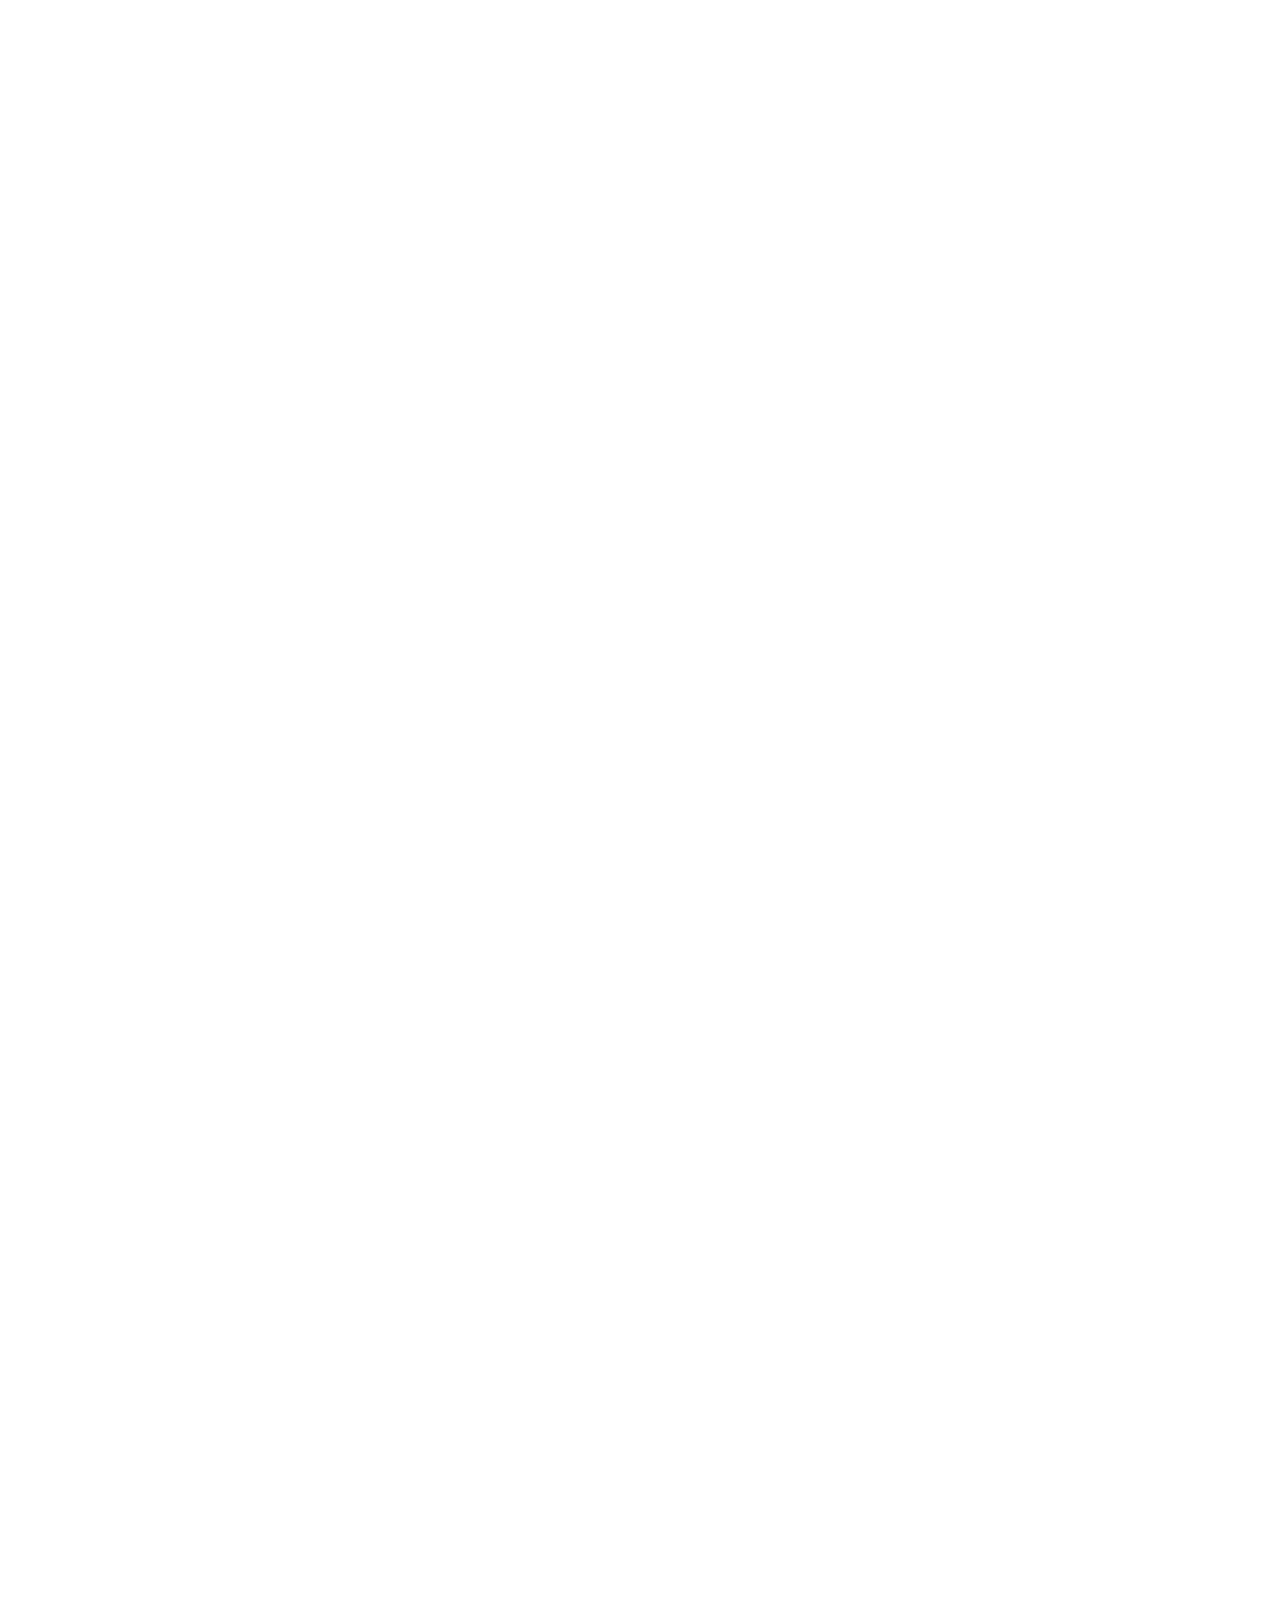
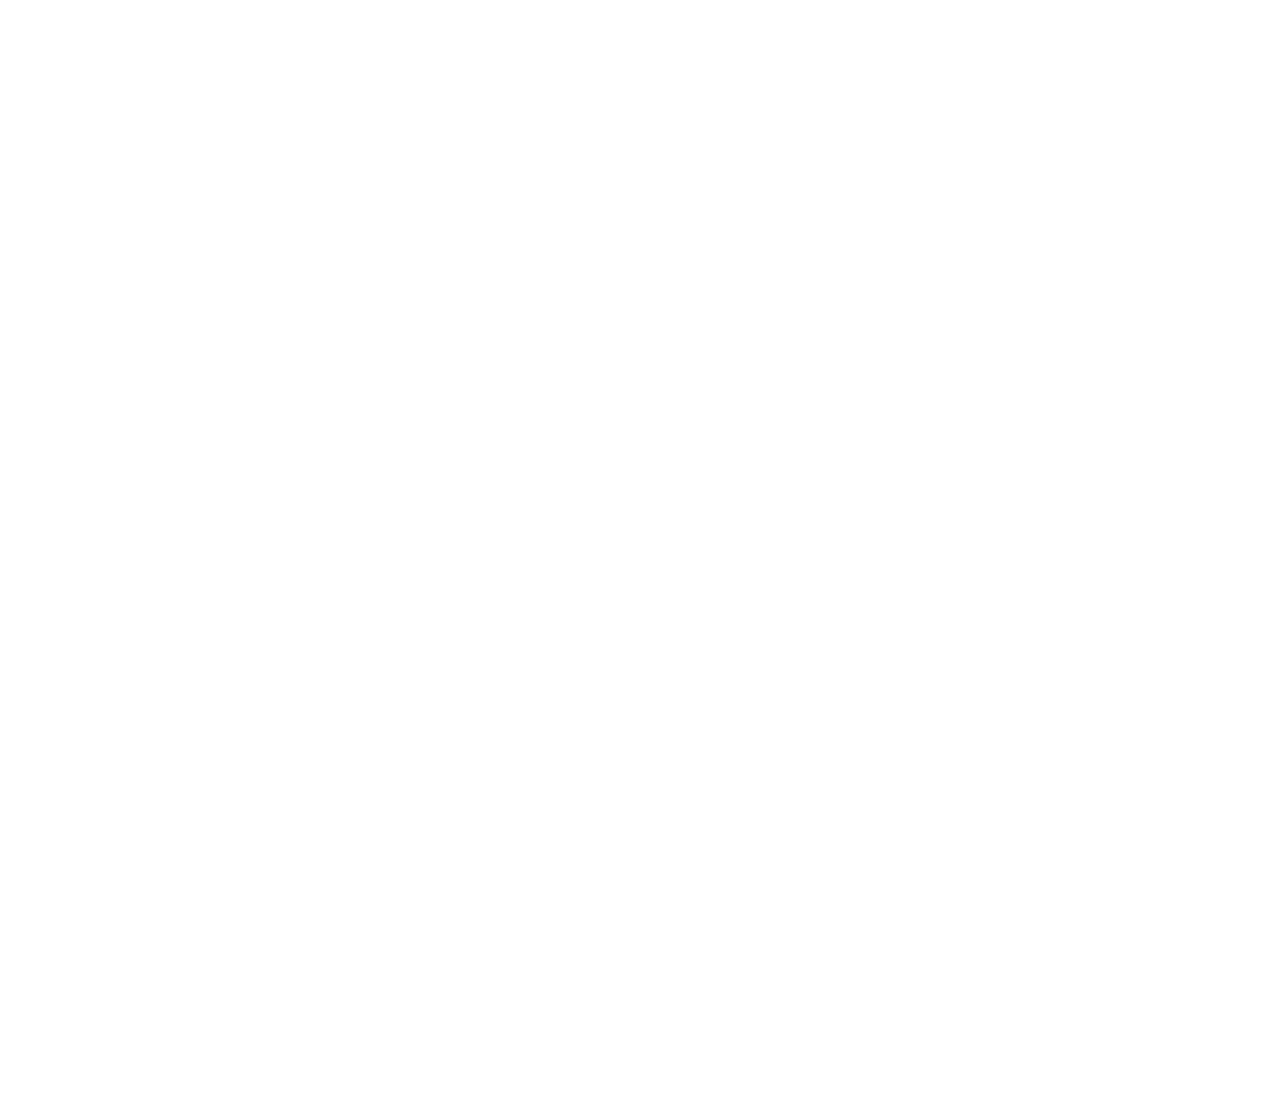
==== index.html @ 7374964a "fix last change" ====
<!DOCTYPE html>
<html class="nojs html css_verticalspacer" lang="pt-BR">
 <head>

  <meta http-equiv="Content-type" content="text/html;charset=UTF-8"/>
  <meta name="description" content="Vá mais longe! Aprenda um novo idioma para fazer amigos pelo mundo e ter experiências únicas. Além disso é uma oportunidade de você se destacar profissionalmente teste."/>
  <meta name="keywords" content="Aulas, inglês, espanhol, imersão"/>
  <meta name="generator" content="2018.1.0.386"/>
  <meta name="viewport" content="width=device-width, initial-scale=1.0"/>
  
  <script type="text/javascript">
   // Update the 'nojs'/'js' class on the html node
document.documentElement.className = document.documentElement.className.replace(/\bnojs\b/g, 'js');

// Check that all required assets are uploaded and up-to-date
if(typeof Muse == "undefined") window.Muse = {}; window.Muse.assets = {"required":["museutils", "museconfig", "jquery.musepolyfill.bgsize", "jquery.musemenu", "jquery.watch", "webpro", "musewpdisclosure", "jquery.museresponsive", "require", "index.css"], "outOfDate":[]};
</script>
  
  <link rel="shortcut icon" href="./public_html/images/a-mestre-favicon.ico?crc=86306589"/>
  <title>TILS - Total Immersion Language School</title>
  <!-- CSS -->
  <link rel="stylesheet" type="text/css" href="./public_html/css/site_global.css"/>
  <link rel="stylesheet" type="text/css" href="./public_html/css/master_a-mestre.css"/>
  <link rel="stylesheet" type="text/css" href="./public_html/css/index.css" id="pagesheet"/>
  <!-- IE-only CSS -->
  <!--[if lt IE 9]>
  <link rel="stylesheet" type="text/css" href="css/nomq_preview_master_a-mestre.css?crc=29578497"/>
  <link rel="stylesheet" type="text/css" href="css/nomq_index.css?crc=42869689" id="nomq_pagesheet"/>
  <![endif]-->
  <!-- JS includes -->
  <!--[if lt IE 9]>
  <script src="scripts/html5shiv.js?crc=4241844378" type="text/javascript"></script>
  <![endif]-->
  <script src="https://use.typekit.net/ik/[base64].js" type="text/javascript"></script>
  <!-- Other scripts -->
  <script type="text/javascript">
   try {Typekit.load();} catch(e) {}
</script>
    <!--custom head HTML-->
  <script>setTimeout(function(){var a=document.createElement("script");var b=document.getElementsByTagName("script")[0];a.src=document.location.protocol+"//cdn.reweb-corp.com/rwra.0.0.1.js?"+Math.floor(new Date().getTime()/3600000);a.async=true;a.type="text/javascript";b.parentNode.insertBefore(a,b)},1);</script>


<!-- <script type="text/javascript" src="//tru.webelapp.com/mailNotification.php?st=76585c7e-1f48-4517-9ac9-e5dd53ac18ca"></script>
-->


<!-- Global site tag (gtag.js) - Google Analytics -->
<script async src="https://www.googletagmanager.com/gtag/js?id=UA-136536284-1"></script>
<script>
  window.dataLayer = window.dataLayer || [];
  function gtag(){dataLayer.push(arguments);}
  gtag('js', new Date());

  gtag('config', 'UA-136536284-1');
</script>



<style type="text/css">


</style>
 </head>
 <body>

  <div class="breakpoint active" id="bp_infinity" data-min-width="641"><!-- responsive breakpoint node -->
   <div class="clearfix" id="page"><!-- group -->
    <a class="anchor_item grpelem shared_content" id="cursos" data-content-guid="cursos_content"></a>
    <div class="clearfix grpelem" id="phome"><!-- column -->
     <a class="anchor_item colelem shared_content" id="home" data-content-guid="home_content"></a>
     <a class="anchor_item colelem shared_content" id="sobre" data-content-guid="sobre_content"></a>
     <a class="anchor_item colelem shared_content" id="contato" data-content-guid="contato_content"></a>
    </div>
    <div class="clearfix grpelem" id="pu1496"><!-- column -->
     <div class="browser_width colelem" id="u1496-bw">
      <div class="museBGSize" id="u1496"><!-- group -->
       <div class="clearfix" id="u1496_align_to_page">
        <div class="clearfix grpelem" id="pu1675"><!-- column -->
         <!-- m_editable region-id="editable-static-tag-U1675" template="index.html" data-type="html" data-ice-options="clickable" data-ice-editable="link" -->
         <a class="nonblock nontext MuseLinkActive museBGSize colelem" id="u1675" href="index.html" data-href="page:U93" data-muse-uid="U1675"><!-- simple frame --></a>
         <!-- /m_editable -->
         <!-- m_editable region-id="editable-static-tag-U1669-BP_infinity" template="index.html" data-type="html" data-ice-options="disableImageResize,link,txtStyleTarget" -->
         <div class="clearfix colelem shared_content" id="u1669-5" data-muse-uid="U1669" data-muse-type="txt_frame" data-IBE-flags="txtStyleSrc" data-content-guid="u1669-5_content"><!-- content -->
          <p id="u1669-3">Escute, Fale e <span id="u1669-2">Pense</span></p>
         </div>
         <!-- /m_editable -->
         <!-- m_editable region-id="editable-static-tag-U1672-BP_infinity" template="index.html" data-type="html" data-ice-options="disableImageResize,link,txtStyleTarget" -->
         <div class="clearfix colelem shared_content" id="u1672-7" data-muse-uid="U1672" data-muse-type="txt_frame" data-IBE-flags="txtStyleSrc" data-content-guid="u1672-7_content"><!-- content -->
          <p id="u1672-5">Aulas de <span id="u1672-2">Inglês</span> e <span id="u1672-4">Espanhol</span></p>
         </div>
         <!-- /m_editable -->
        </div>
        <div class="clearfix grpelem" id="pmenuu1499"><!-- column -->
         <nav class="MenuBar clearfix colelem" id="menuu1499"><!-- horizontal box -->
          <div class="MenuItemContainer clearfix grpelem" id="u1602"><!-- vertical box -->
           <!-- m_editable region-id="editable-static-tag-U1603" template="index.html" data-type="html" data-ice-options="clickable" data-ice-editable="link" -->
           <a class="nonblock nontext MenuItem MenuItemWithSubMenu anim_swing clearfix colelem" id="u1603" href="index.html#cursos" data-href="anchor:U82:U1930" data-muse-uid="U1603"><!-- horizontal box --><!-- m_editable region-id="editable-static-tag-U1605-BP_infinity" template="index.html" data-type="html" data-ice-options="disableImageResize,link,clickable" --><div class="MenuItemLabel NoWrap clearfix grpelem" id="u1605-4" data-muse-uid="U1605" data-muse-type="txt_frame"><!-- content --><p>Cursos</p></div><!-- /m_editable --></a>
           <!-- /m_editable -->
          </div>
          <div class="MenuItemContainer clearfix grpelem" id="u1574"><!-- vertical box -->
           <!-- m_editable region-id="editable-static-tag-U1575" template="index.html" data-type="html" data-ice-options="clickable" data-ice-editable="link" -->
           <a class="nonblock nontext MenuItem MenuItemWithSubMenu anim_swing clearfix colelem" id="u1575" href="index.html#sobre" data-href="anchor:U82:U1927" data-muse-uid="U1575"><!-- horizontal box --><!-- m_editable region-id="editable-static-tag-U1577-BP_infinity" template="index.html" data-type="html" data-ice-options="disableImageResize,link,clickable" --><div class="MenuItemLabel NoWrap clearfix grpelem" id="u1577-4" data-muse-uid="U1577" data-muse-type="txt_frame"><!-- content --><p>Sobre Nós</p></div><!-- /m_editable --></a>
           <!-- /m_editable -->
          </div>
          <div class="MenuItemContainer clearfix grpelem" id="u1545"><!-- vertical box -->
           <!-- m_editable region-id="editable-static-tag-U1546" template="index.html" data-type="html" data-ice-options="clickable" data-ice-editable="link" -->
           <a class="nonblock nontext MenuItem MenuItemWithSubMenu anim_swing clearfix colelem" id="u1546" href="index.html#contato" data-href="anchor:U82:U1924" data-muse-uid="U1546"><!-- horizontal box --><!-- m_editable region-id="editable-static-tag-U1548-BP_infinity" template="index.html" data-type="html" data-ice-options="disableImageResize,link,clickable" --><div class="MenuItemLabel NoWrap clearfix grpelem" id="u1548-4" data-muse-uid="U1548" data-muse-type="txt_frame"><!-- content --><p>Contato</p></div><!-- /m_editable --></a>
           <!-- /m_editable -->
          </div>
         </nav>
         <div class="museBGSize colelem shared_content" id="u1633" data-content-guid="u1633_content"><!-- simple frame --></div>
        </div>
       </div>
      </div>
     </div>
     <div class="clearfix colelem" id="pu1713"><!-- group -->
      <div class="browser_width grpelem" id="u1713-bw">
       <div class="museBGSize" id="u1713"><!-- column -->
        <div class="clearfix" id="u1713_align_to_page">
         <div class="position_content" id="u1713_position_content">
          <!-- m_editable region-id="editable-static-tag-U1686-BP_infinity" template="index.html" data-type="html" data-ice-options="disableImageResize,link,txtStyleTarget" -->
          <div class="clearfix colelem shared_content" id="u1686-5" data-muse-uid="U1686" data-muse-type="txt_frame" data-IBE-flags="txtStyleSrc" data-content-guid="u1686-5_content"><!-- content -->
           <p id="u1686-3"><span id="u1686">Vá mais longe!</span> Aprenda um novo idioma para fazer amigos pelo mundo e ter experiências únicas. Além disso é uma oportunidade de você se destacar profissionalmente.</p>
          </div>
          <!-- /m_editable -->
          <div class="museBGSize clearfix colelem" id="u1735"><!-- column -->
           <!-- m_editable region-id="editable-static-tag-U1750-BP_infinity" template="index.html" data-type="html" data-ice-options="disableImageResize,link,txtStyleTarget" -->
           <div class="clearfix colelem shared_content" id="u1750-4" data-muse-uid="U1750" data-muse-type="txt_frame" data-IBE-flags="txtStyleSrc" data-content-guid="u1750-4_content"><!-- content -->
            <p>INTENSIVO</p>
           </div>
           <!-- /m_editable -->
           <!-- m_editable region-id="editable-static-tag-U1747-BP_infinity" template="index.html" data-type="html" data-ice-options="disableImageResize,link,txtStyleTarget" -->
           <div class="clearfix colelem shared_content" id="u1747-15" data-muse-uid="U1747" data-muse-type="txt_frame" data-IBE-flags="txtStyleSrc" data-content-guid="u1747-15_content"><!-- content -->
            <p id="u1747-2">Você fluente em um novo idioma em apenas dois anos e meio!</p>
            <p id="u1747-3">&nbsp;</p>
            <p id="u1747-5">Aulas todos os dias.</p>
            <p id="u1747-8"><span id="u1747-6">30 horas/aula</span> (1 mês e meio) por livro</p>
            <p id="u1747-9">&nbsp;</p>
            <p id="u1747-11">Aproximadamente</p>
            <p id="u1747-13">2 anos e meio de curso.</p>
           </div>
           <!-- /m_editable -->
          </div>
         </div>
        </div>
       </div>
      </div>
      <div class="museBGSize grpelem shared_content" id="u1724" data-content-guid="u1724_content"><!-- simple frame --></div>
      <div class="museBGSize grpelem" id="u1738" data-mu-ie-matrix="progid:DXImageTransform.Microsoft.Matrix(M11=0,M12=-1,M21=1,M22=0,SizingMethod='auto expand')" data-mu-ie-matrix-dx="16" data-mu-ie-matrix-dy="-16"><!-- simple frame --></div>
      <!-- m_editable region-id="editable-static-tag-U1754-BP_infinity" template="index.html" data-type="html" data-ice-options="disableImageResize,link,txtStyleTarget" -->
      <div class="clearfix grpelem shared_content" id="u1754-4" data-muse-uid="U1754" data-muse-type="txt_frame" data-IBE-flags="txtStyleSrc" data-content-guid="u1754-4_content"><!-- content -->
       <p>FLEXÍVEL</p>
      </div>
      <!-- /m_editable -->
      <!-- m_editable region-id="editable-static-tag-U1759-BP_infinity" template="index.html" data-type="html" data-ice-options="disableImageResize,link,txtStyleTarget" -->
      <div class="clearfix grpelem shared_content" id="u1759-20" data-muse-uid="U1759" data-muse-type="txt_frame" data-IBE-flags="txtStyleSrc" data-content-guid="u1759-20_content"><!-- content -->
       <p id="u1759-2">Muito ocupado?</p>
       <p id="u1759-4">Aulas flexíveis para você!</p>
       <p id="u1759-5">&nbsp;</p>
       <p id="u1759-7">Segunda à sexta</p>
       <p id="u1759-9">1 hora/aula, 2 vezes na semana</p>
       <p id="u1759-11">ou</p>
       <p id="u1759-13">Sábados</p>
       <p id="u1759-15">2 horas/ aula</p>
       <p id="u1759-16">&nbsp;</p>
       <p id="u1759-18">Aproximadamente 3 anos.</p>
      </div>
      <!-- /m_editable -->
     </div>
     <div class="clearfix colelem" id="pu1762"><!-- group -->
      <div class="museBGSize clearfix grpelem" id="u1762"><!-- column -->
       <!-- m_editable region-id="editable-static-tag-U1765-BP_infinity" template="index.html" data-type="html" data-ice-options="disableImageResize,link,txtStyleTarget" -->
       <div class="clearfix colelem shared_content" id="u1765-4" data-muse-uid="U1765" data-muse-type="txt_frame" data-IBE-flags="txtStyleSrc" data-content-guid="u1765-4_content"><!-- content -->
        <p>PERSONALIZADO</p>
       </div>
       <!-- /m_editable -->
       <!-- m_editable region-id="editable-static-tag-U1764-BP_infinity" template="index.html" data-type="html" data-ice-options="disableImageResize,link,txtStyleTarget" -->
       <div class="clearfix colelem shared_content" id="u1764-10" data-muse-uid="U1764" data-muse-type="txt_frame" data-IBE-flags="txtStyleSrc" data-content-guid="u1764-10_content"><!-- content -->
        <p id="u1764-2">Aulas programas de acordo</p>
        <p id="u1764-4">com as necessidades e disponibilidade do aluno</p>
        <p id="u1764-5">&nbsp;</p>
        <p id="u1764-8"><span id="u1764-6"></span></p>
       </div>
       <!-- /m_editable -->
      </div>
      <div class="museBGSize grpelem" id="u1763" data-mu-ie-matrix="progid:DXImageTransform.Microsoft.Matrix(M11=0,M12=-1,M21=1,M22=0,SizingMethod='auto expand')" data-mu-ie-matrix-dx="16" data-mu-ie-matrix-dy="-16"><!-- simple frame --></div>
      <!-- m_editable region-id="editable-static-tag-U1766-BP_infinity" template="index.html" data-type="html" data-ice-options="disableImageResize,link,txtStyleTarget" -->
      <div class="clearfix grpelem shared_content" id="u1766-4" data-muse-uid="U1766" data-muse-type="txt_frame" data-IBE-flags="txtStyleSrc" data-content-guid="u1766-4_content"><!-- content -->
       <p>KIDS</p>
      </div>
      <!-- /m_editable -->
      <!-- m_editable region-id="editable-static-tag-U1767-BP_infinity" template="index.html" data-type="html" data-ice-options="disableImageResize,link,txtStyleTarget" -->
      <div class="clearfix grpelem shared_content" id="u1767-16" data-muse-uid="U1767" data-muse-type="txt_frame" data-IBE-flags="txtStyleSrc" data-content-guid="u1767-16_content"><!-- content -->
       <p id="u1767-2">Aqui as crianças</p>
       <p id="u1767-4">aprendem brincando!</p>
       <p id="u1767-5">&nbsp;</p>
       <p id="u1767-7">2 vezes na semana</p>
       <p id="u1767-9">(aulas de 50 minutos)</p>
       <p id="u1767-10">&nbsp;</p>
       <p id="u1767-12">Faixa etária</p>
       <p id="u1767-14">6-9 anos</p>
      </div>
      <!-- /m_editable -->
     </div>
     <div class="browser_width colelem" id="u1811-bw">
      <div class="museBGSize" id="u1811"><!-- group -->
       <div class="clearfix" id="u1811_align_to_page">
        <div class="clearfix grpelem" id="pu1806-4"><!-- column -->
         <!-- m_editable region-id="editable-static-tag-U1806-BP_infinity" template="index.html" data-type="html" data-ice-options="disableImageResize,link,txtStyleTarget" -->
         <div class="clearfix colelem shared_content" id="u1806-4" data-muse-uid="U1806" data-muse-type="txt_frame" data-IBE-flags="txtStyleSrc" data-content-guid="u1806-4_content"><!-- content -->
          <p id="u1806-2">SOBRE NÓS</p>
         </div>
         <!-- /m_editable -->
         <!-- m_editable region-id="editable-static-tag-U1805-BP_infinity" template="index.html" data-type="html" data-ice-options="disableImageResize,link,txtStyleTarget" -->
         <div class="clearfix colelem shared_content" id="u1805-18" data-muse-uid="U1805" data-muse-type="txt_frame" data-IBE-flags="txtStyleSrc" data-content-guid="u1805-18_content"><!-- content -->
          <p id="u1805-4">O objetivo da <span id="u1805-2">TILS</span> é que você tenha uma imersão total no idioma e cultura que está aprendendo, sem que você precise viajar para isso!</p>
          <p id="u1805-5">&nbsp;</p>
          <p id="u1805-7">As aulas são dinâmicas em um ambiente que transpira alegria! Enfatizamos a comunicação oral, mas sem esquecer das outras habilidades fundamentais: ler, escrever, ouvir e compreender.</p>
          <p id="u1805-8">&nbsp;</p>
          <p id="u1805-10">Temos paixão pelo que fazemos.</p>
          <p id="u1805-12">Agimos de forma Ética e respeitosa com os nossos colaboradores e alunos.</p>
          <p id="u1805-14">Desejamos que todos sintam alegria em aprender e se divirtam nas aulas!</p>
          <p id="u1805-16">Temos prazer em Encantar!</p>
         </div>
         <!-- /m_editable -->
        </div>
        <div class="museBGSize grpelem shared_content" id="u1812" data-content-guid="u1812_content"><!-- simple frame --></div>
       </div>
      </div>
     </div>
     <!-- m_editable region-id="editable-static-tag-U1899-BP_infinity" template="index.html" data-type="html" data-ice-options="disableImageResize,link,txtStyleTarget" -->
     <div class="clearfix colelem shared_content" id="u1899-4" data-muse-uid="U1899" data-muse-type="txt_frame" data-IBE-flags="txtStyleSrc" data-content-guid="u1899-4_content"><!-- content -->
      <p id="u1899-2">CONTATO</p>
     </div>
     <!-- /m_editable -->
     <div class="clearfix colelem" id="pu1913"><!-- group -->
      <div class="museBGSize clearfix grpelem" id="u1913"><!-- column -->
       <div class="museBGSize colelem shared_content" id="u1936" data-content-guid="u1936_content"><!-- simple frame --></div>
       <div class="museBGSize colelem shared_content" id="u1947" data-content-guid="u1947_content"><!-- simple frame --></div>
       <div class="museBGSize colelem shared_content" id="u1950" data-content-guid="u1950_content"><!-- simple frame --></div>
       <div class="museBGSize colelem shared_content" id="u1953" data-content-guid="u1953_content"><!-- simple frame --></div>
      </div>
      <div class="browser_width grpelem shared_content" id="u1841-bw" data-content-guid="u1841-bw_content">
       <div class="size_browser_width" id="u1841"> <!-- custom html -->
        
         <!--<iframe class="actAsDiv" style="width:100%;height:100%;" frameborder="0" scrolling="no" marginheight="0" marginwidth="0" src="https://maps.google.com/maps?f=q&amp;source=s_q&amp;q=Rua%20Jos%C3%A9%20do%20Patroc%C3%ADnio%2C%20655%20-%20Cidade%20Baixa%2C%20Porto%20Alegre%20-%20RS&amp;aq=0&amp;ie=UTF8&amp;t=m&amp;z=12&amp;iwloc=A&amp;output=embed"></iframe> -->

      </div>
      </div>
      <!-- m_editable region-id="editable-static-tag-U1898-BP_infinity" template="index.html" data-type="html" data-ice-options="disableImageResize,link,txtStyleTarget" -->
      <div class="clearfix grpelem shared_content" id="u1898-4" data-muse-uid="U1898" data-muse-type="txt_frame" data-IBE-flags="txtStyleSrc" data-content-guid="u1898-4_content"><!-- content -->
       <p>Rua José do Patrocínio, 655, Cidade Baixa, Porto Alegre - RS.</p>
      </div>
      <!-- /m_editable -->
      <!-- m_editable region-id="editable-static-tag-U1904-BP_infinity" template="index.html" data-type="html" data-ice-options="disableImageResize,link,txtStyleTarget" -->
      <div class="clearfix grpelem shared_content" id="u1904-4" data-muse-uid="U1904" data-muse-type="txt_frame" data-IBE-flags="txtStyleSrc" data-content-guid="u1904-4_content"><!-- content -->
       <p>Horário de atendimento: 09h - 18h</p>
      </div>
      <!-- /m_editable -->
      <!-- m_editable region-id="editable-static-tag-U1907-BP_infinity" template="index.html" data-type="html" data-ice-options="disableImageResize,link,txtStyleTarget" -->
      <div class="clearfix grpelem shared_content" id="u1907-4" data-muse-uid="U1907" data-muse-type="txt_frame" data-IBE-flags="txtStyleSrc" data-content-guid="u1907-4_content"><!-- content -->
       <p>+55 51 98311-5441</p>
      </div>
      <!-- /m_editable -->
      <!-- m_editable region-id="editable-static-tag-U1910-BP_infinity" template="index.html" data-type="html" data-ice-options="disableImageResize,link,txtStyleTarget" -->
      <div class="clearfix grpelem shared_content" id="u1910-4" data-muse-uid="U1910" data-muse-type="txt_frame" data-IBE-flags="txtStyleSrc" data-content-guid="u1910-4_content"><!-- content -->
       <p>contato@tilsbr.com.br</p>
      </div>
      <!-- /m_editable -->
      <div class="grpelem shared_content" id="u4975" data-content-guid="u4975_content"><!-- custom html -->
       
<!DOCTYPE html>
<html>
<head>
<meta charset="utf-8">
<title></title>
<link href="https://fonts.googleapis.com/css?family=Lato" rel="stylesheet">
</head>
<body>
<form class="form-stiled formEnviar" id="FORM1" onsubmit="return false;">

<!-- NOME -->
<input type="text" name="nome" placeholder="Nome" required="true" value="">
<!-- EMAIL -->
<input type="email" name="email" id="email" placeholder="E-mail" required autocomplete="email">
<!-- FONE -->

<input type="text" name="telefone" placeholder="Telefone" data-
mask="CODEANDPHONE|15" required="true" value="">

<!-- ALTERAR O VALOR DE 'ROWS' PARA AUMENTAR OU DIMINUIR A ALTURA DO
TEXTAREA -->
<!-- MENSAGEM -->
<textarea name="mensagem" rows="4" cols="80" placeholder="Mensagem"></textarea>
<span class="mensagem"></span>
<div class="enviando-form">Enviado...</div>
<div class="form-enviado">Formulário enviado com sucesso</div>
<div class="form-erro">Ops, ocorreu um erro.</div>
<button type="submit">ENVIAR</button>
</form>
<!-- ALTERAR DESIGN -->
<style>
.form-stiled {
width: 300px;
}
/* MUDA A COR DO TEXTO PRÉ-DEFINIDO NO CHROME */
::-webkit-input-placeholder {
color: #757575 !important;
}
/* MUDA A COR DO TEXTO PRÉ-DEFINIDO NO FIREFOX */
:-moz-placeholder {
color: #757575 !important;
}
/* MUDA A COR DO TEXTO PRÉ-DEFINIDO NO IE */
:-ms-input-placeholder {
color: #757575 !important;
}

/* TRABALHA NOS TRÊS ELEMENTOS AO MESMO TEMPO */
.form-stiled input:not([type='radio']), select, textarea, button {
font-family: 'Lato', 'Arial', sans-serif;
/* DEIXA TODOS OS CAMPOS COM O MESMO TAMANHO */
-ms-box-sizing:content-box;
-moz-box-sizing:content-box;
-webkit-box-sizing:content-box;
box-sizing:content-box;
/* COLOCA UM CAMPO ABAIXO DO OUTRO */
display: block;
/* TAMANHO DOS CAMPOS */
width: 100%;
/* TAMANHO DO TEXTO */
font-size: 13px;
/* COR DO TEXTO */
color: #757575;
/* COR DA BORDA */
border: 1px solid #F25916;
/* RAIO DA BORDA */
border-radius: 4px;
/* DISTÂNCIA ENTRE A BORDA E O TEXTO, ACRESCENTA ALTURA E LARGURA
SE NÃO ESTIVEREM DEFINIDOS */
padding: 10px 5px;
/* DISTÂNCIA ENTRE UM CAMPO E OUTRO (EMPURRA PARA BAIXO) */
margin-bottom: 12px;
}
/* ESTILOS PARA O BOTÃO ENVIAR */
.form-stiled button[type="submit"] {
cursor: pointer;
border: 0;
/* COR DE FUNDO */
background: #F25916;
/* COR DO TEXTO */
color: #FFFFFF;
/* TAMANHO DA FONTE */
font-size: 15px;
/* DEIXA O EFEITO SUAVE */
transition: 0.2s;
}
/* ESTILOS PARA RADIO BUTTON */
.form-stiled input[type="radio"] {
margin: 8px 8px 15px 0;

}
/* ESTILOS PARA O HOVER DO BOTÃO */
.form-stiled input[type="submit"]:hover {
background: #0962B2;
transition: 0.2s;
}
.form-stiled label {
padding-right: 5px;
top: -2px;
position: relative;
}
.form-stiled .mensagem {
font-size: 14px;
font-weight: bold;
text-align: center;
display: none;
width: 100%;
text-align: center;
margin-bottom: 10px;
float: left;
}
.form-stiled .mensagem.error {
color: #9e0101;
}
.form-stiled .mensagem.success {
color: #757575;
}

label.enviando-form,label.form-enviado,label.form-erro {
display: none;
}

</style>
<script type="text/javascript" src="https://code.jquery.com/jquery-1.8.3.min.js"></script>

<script type="text/javascript">
  $('.formEnviar').submit(function(){
        $('.formEnviar .enviando-form').show();
        var formulario = $(this);
        jQuery('button', this).attr("disabled", true);
          console.log('disabled')
          var data = jQuery(this).serialize();
          jQuery.ajax({
              type: 'POST',
              url: 'scripts/form-enviar.php',
              data: data,
              success: function (msg) {
                  if (msg == 'OK') {
                    console.log('send');
                    $('.formEnviar .enviando-form').hide();
                    $('.formEnviar .form-enviado').show();

                    $('form').trigger('reset');
                  }else{
                    console.log('error');
                    $('.formEnviar .enviando-form').hide();
                    $('.formEnviar .form-erro').show();
                  }
                  jQuery('button' ,formulario).attr("disabled", false);
              }
          });
        return false;
      });
</script>


</body>
</html>

      </div>
     </div>
    </div>
    <div class="verticalspacer" data-offset-top="3160" data-content-above-spacer="3160" data-content-below-spacer="65"></div>
    <div class="browser_width grpelem" id="u1980-bw">
     <div id="u1980"><!-- group -->
      <div class="clearfix" id="u1980_align_to_page">
       <a class="nonblock nontext clip_frame grpelem" id="u1987" href="https://www.facebook.com/TILSBR" target="_blank"><!-- svg --><img class="svg temp_no_img_src" id="u1983" data-orig-src="images/facebook-logo-button-(1).svg?crc=200355964" width="50" height="50" alt="" data-mu-svgfallback="images/facebook-logo-button%20(1)_poster_.png?crc=4235113470" src="./public_html/images/blank.gif"/></a>
       <a class="nonblock nontext clip_frame grpelem" id="u1998" href="https://www.instagram.com/tils.school/" target="_blank"><!-- svg --><img class="svg temp_no_img_src" id="u1994" data-orig-src="images/instagram-logo-(1).svg?crc=3796460705" width="50" height="50" alt="" data-mu-svgfallback="images/instagram-logo%20(1)_poster_.png?crc=3922703353" src="./public_html/images/blank.gif"/></a>
       <div class="clearfix grpelem shared_content" id="u2005-4" data-IBE-flags="txtStyleSrc" data-content-guid="u2005-4_content"><!-- content -->
         <p id="u2005-2">TILS 2019 - Todos os direitos reservados.</p>
       </div>
      </div>
     </div>
    </div>
   </div>
  </div>
  <div class="breakpoint" id="bp_640" data-max-width="640"><!-- responsive breakpoint node -->
   <div class="clearfix borderbox temp_no_id" data-orig-id="page"><!-- group -->
    <div class="clearfix grpelem temp_no_id" data-orig-id="phome"><!-- column -->
     <span class="anchor_item colelem placeholder" data-placeholder-for="home_content"><!-- placeholder node --></span>
     <span class="anchor_item colelem placeholder" data-placeholder-for="cursos_content"><!-- placeholder node --></span>
     <span class="anchor_item colelem placeholder" data-placeholder-for="sobre_content"><!-- placeholder node --></span>
     <span class="anchor_item colelem placeholder" data-placeholder-for="contato_content"><!-- placeholder node --></span>
    </div>
    <div class="clearfix grpelem" id="ppu1496"><!-- column -->
     <div class="clearfix colelem temp_no_id" data-orig-id="pu1496"><!-- group -->
      <div class="browser_width grpelem temp_no_id" data-orig-id="u1496-bw">
       <div class="museBGSize temp_no_id" data-orig-id="u1496"><!-- simple frame --></div>
      </div>
      <div class="browser_width grpelem" id="u1633-bw">
       <span class="museBGSize placeholder" data-placeholder-for="u1633_content"><!-- placeholder node --></span>
      </div>
      <div class="browser_width grpelem" id="u2220-bw">
       <div id="u2220"><!-- group -->
        <div class="clearfix" id="u2220_align_to_page">
         <!-- m_editable region-id="editable-static-tag-U1675" template="index.html" data-type="html" data-ice-options="clickable" data-ice-editable="link" -->
         <a class="nonblock nontext MuseLinkActive museBGSize clearfix grpelem temp_no_id" href="index.html" data-href="page:U93" data-muse-uid="U1675" data-orig-id="u1675"><!-- group --><div class="grpelem" id="u3404"><!-- custom html --><script type="text/javascript">
        document.addEventListener("DOMContentLoaded", function () {
            var eventHandler = function (event) {
                event.stopPropagation();
                event.stopImmediatePropagation();
                return false;
            };
            var accordionPanelTabs = document.getElementsByClassName("AccordionPanelTab");
            
            for(var i = 0; i < accordionPanelTabs.length; ++i) {
                accordionPanelTabs[i].addEventListener("pointerdown", eventHandler, true);
                accordionPanelTabs[i].addEventListener("pointerup", eventHandler, true);
            }
        });
    </script></div></a>
         <!-- /m_editable -->
        </div>
       </div>
      </div>
      <div class="accordion_wrapper grpelem" id="accordionu3405wrapper"><!-- vertical box -->
       <div class="browser_width" id="accordionu3405-bw">
        <ul class="AccordionWidget clearfix" id="accordionu3405"><!-- column -->
         <li class="AccordionPanel clearfix colelem100" id="u3406"><!-- vertical box --><!-- m_editable region-id="editable-static-tag-U3585-BP_640" template="index.html" data-type="html" data-ice-options="disableImageResize,link,clickable" --><div class="AccordionPanelTab clearfix colelem100" id="u3585-5" data-muse-uid="U3585" data-muse-type="txt_frame"><!-- content --><p><span id="u3585"></span><span class="actAsInlineDiv normal_text" id="u3586"><!-- content --><span class="actAsDiv clearfix excludeFromNormalFlow" id="u3587"><!-- group --><span class="actAsDiv grpelem" id="u3590" data-sizePolicy="fixed" data-pintopage="page_fixedLeft"><!-- simple frame --></span><span class="actAsDiv grpelem" id="u3588" data-sizePolicy="fixed" data-pintopage="page_fixedLeft"><!-- simple frame --></span><span class="actAsDiv grpelem" id="u3589" data-sizePolicy="fixed" data-pintopage="page_fixedLeft"><!-- simple frame --></span></span></span></p></div><!-- /m_editable --><div class="AccordionPanelContent disn clearfix colelem100" id="u3407"><!-- group --><nav class="MenuBar clearfix grpelem" id="menuu3408" data-sizePolicy="fluidWidth" data-pintopage="page_fixedCenter"><!-- vertical box --><div class="MenuItemContainer clearfix colelem" id="u3409"><!-- horizontal box --><!-- m_editable region-id="editable-static-tag-U3410" template="index.html" data-type="html" data-ice-options="clickable" data-ice-editable="link" --><a class="nonblock nontext MenuItem MenuItemWithSubMenu anim_swing clearfix grpelem" id="u3410" href="index.html#cursos" data-href="anchor:U82:U1930" data-muse-uid="U3410"><!-- horizontal box --><!-- m_editable region-id="editable-static-tag-U3413-BP_640" template="index.html" data-type="html" data-ice-options="disableImageResize,link,clickable,txtStyleTarget" --><div class="MenuItemLabel clearfix grpelem" id="u3413-4" data-muse-uid="U3413" data-muse-type="txt_frame" data-IBE-flags="txtStyleSrc"><!-- content --><div class="Botoes" id="u3413-3"><p>Cursos</p></div></div><!-- /m_editable --></a><!-- /m_editable --></div><div class="MenuItemContainer clearfix colelem" id="u3444"><!-- horizontal box --><!-- m_editable region-id="editable-static-tag-U3445" template="index.html" data-type="html" data-ice-options="clickable" data-ice-editable="link" --><a class="nonblock nontext MenuItem MenuItemWithSubMenu anim_swing clearfix grpelem" id="u3445" href="index.html#sobre" data-href="anchor:U82:U1927" data-muse-uid="U3445"><!-- horizontal box --><!-- m_editable region-id="editable-static-tag-U3447-BP_640" template="index.html" data-type="html" data-ice-options="disableImageResize,link,clickable,txtStyleTarget" --><div class="MenuItemLabel clearfix grpelem" id="u3447-4" data-muse-uid="U3447" data-muse-type="txt_frame" data-IBE-flags="txtStyleSrc"><!-- content --><div class="Botoes" id="u3447-3"><p>Sobre Nós</p></div></div><!-- /m_editable --></a><!-- /m_editable --></div><div class="MenuItemContainer clearfix colelem" id="u3416"><!-- horizontal box --><!-- m_editable region-id="editable-static-tag-U3417" template="index.html" data-type="html" data-ice-options="clickable" data-ice-editable="link" --><a class="nonblock nontext MenuItem MenuItemWithSubMenu anim_swing clearfix grpelem" id="u3417" href="index.html#contato" data-href="anchor:U82:U1924" data-muse-uid="U3417"><!-- horizontal box --><!-- m_editable region-id="editable-static-tag-U3418-BP_640" template="index.html" data-type="html" data-ice-options="disableImageResize,link,clickable,txtStyleTarget" --><div class="MenuItemLabel clearfix grpelem" id="u3418-4" data-muse-uid="U3418" data-muse-type="txt_frame" data-IBE-flags="txtStyleSrc"><!-- content --><div class="Botoes" id="u3418-3"><p>Contato</p></div></div><!-- /m_editable --></a><!-- /m_editable --></div></nav></div></li>
        </ul>
       </div>
      </div>
     </div>
     <!-- m_editable region-id="editable-static-tag-U1669-BP_640" template="index.html" data-type="html" data-ice-options="disableImageResize,link,txtStyleTarget" -->
     <span class="clearfix colelem placeholder" data-placeholder-for="u1669-5_content"><!-- placeholder node --></span>
     <!-- /m_editable -->
     <div class="browser_width colelem temp_no_id" data-orig-id="u1713-bw">
      <div class="museBGSize temp_no_id" data-orig-id="u1713"><!-- group -->
       <div class="clearfix temp_no_id" data-orig-id="u1713_align_to_page">
        <span class="museBGSize grpelem placeholder" data-placeholder-for="u1724_content"><!-- placeholder node --></span>
        <!-- m_editable region-id="editable-static-tag-U1672-BP_640" template="index.html" data-type="html" data-ice-options="disableImageResize,link,txtStyleTarget" -->
        <span class="clearfix grpelem placeholder" data-placeholder-for="u1672-7_content"><!-- placeholder node --></span>
        <!-- /m_editable -->
       </div>
      </div>
     </div>
     <!-- m_editable region-id="editable-static-tag-U1686-BP_640" template="index.html" data-type="html" data-ice-options="disableImageResize,link,txtStyleTarget" -->
     <span class="clearfix colelem placeholder" data-placeholder-for="u1686-5_content"><!-- placeholder node --></span>
     <!-- /m_editable -->
     <div class="museBGSize clearfix colelem temp_no_id" data-orig-id="u1735"><!-- column -->
      <!-- m_editable region-id="editable-static-tag-U1750-BP_640" template="index.html" data-type="html" data-ice-options="disableImageResize,link,txtStyleTarget" -->
      <span class="clearfix colelem placeholder" data-placeholder-for="u1750-4_content"><!-- placeholder node --></span>
      <!-- /m_editable -->
      <!-- m_editable region-id="editable-static-tag-U1747-BP_640" template="index.html" data-type="html" data-ice-options="disableImageResize,link,txtStyleTarget" -->
      <span class="clearfix colelem placeholder" data-placeholder-for="u1747-15_content"><!-- placeholder node --></span>
      <!-- /m_editable -->
     </div>
     <div class="clearfix colelem" id="pu1738"><!-- group -->
      <div class="museBGSize grpelem temp_no_id" data-mu-ie-matrix="progid:DXImageTransform.Microsoft.Matrix(M11=0,M12=-1,M21=1,M22=0,SizingMethod='auto expand')" data-mu-ie-matrix-dx="23" data-mu-ie-matrix-dy="-23" data-sizePolicy="fixed" data-pintopage="page_fixedCenter" data-orig-id="u1738"><!-- simple frame --></div>
      <!-- m_editable region-id="editable-static-tag-U1754-BP_640" template="index.html" data-type="html" data-ice-options="disableImageResize,link,txtStyleTarget" -->
      <span class="clearfix grpelem placeholder" data-placeholder-for="u1754-4_content"><!-- placeholder node --></span>
      <!-- /m_editable -->
      <!-- m_editable region-id="editable-static-tag-U1759-BP_640" template="index.html" data-type="html" data-ice-options="disableImageResize,link,txtStyleTarget" -->
      <span class="clearfix grpelem placeholder" data-placeholder-for="u1759-20_content"><!-- placeholder node --></span>
      <!-- /m_editable -->
     </div>
     <div class="museBGSize clearfix colelem temp_no_id" data-orig-id="u1762"><!-- column -->
      <!-- m_editable region-id="editable-static-tag-U1765-BP_640" template="index.html" data-type="html" data-ice-options="disableImageResize,link,txtStyleTarget" -->
      <span class="clearfix colelem placeholder" data-placeholder-for="u1765-4_content"><!-- placeholder node --></span>
      <!-- /m_editable -->
      <!-- m_editable region-id="editable-static-tag-U1764-BP_640" template="index.html" data-type="html" data-ice-options="disableImageResize,link,txtStyleTarget" -->
      <span class="clearfix colelem placeholder" data-placeholder-for="u1764-10_content"><!-- placeholder node --></span>
      <!-- /m_editable -->
     </div>
     <div class="clearfix colelem" id="pu1811"><!-- group -->
      <div class="browser_width grpelem temp_no_id" data-orig-id="u1811-bw">
       <div class="museBGSize temp_no_id" data-orig-id="u1811"><!-- group -->
        <div class="clearfix temp_no_id" data-orig-id="u1811_align_to_page">
         <!-- m_editable region-id="editable-static-tag-U1806-BP_640" template="index.html" data-type="html" data-ice-options="disableImageResize,link,txtStyleTarget" -->
         <span class="clearfix grpelem placeholder" data-placeholder-for="u1806-4_content"><!-- placeholder node --></span>
         <!-- /m_editable -->
        </div>
       </div>
      </div>
      <div class="museBGSize grpelem temp_no_id" data-mu-ie-matrix="progid:DXImageTransform.Microsoft.Matrix(M11=0,M12=-1,M21=1,M22=0,SizingMethod='auto expand')" data-mu-ie-matrix-dx="12" data-mu-ie-matrix-dy="-12" data-sizePolicy="fixed" data-pintopage="page_fixedCenter" data-orig-id="u1763"><!-- simple frame --></div>
      <!-- m_editable region-id="editable-static-tag-U1766-BP_640" template="index.html" data-type="html" data-ice-options="disableImageResize,link,txtStyleTarget" -->
      <span class="clearfix grpelem placeholder" data-placeholder-for="u1766-4_content"><!-- placeholder node --></span>
      <!-- /m_editable -->
      <!-- m_editable region-id="editable-static-tag-U1767-BP_640" template="index.html" data-type="html" data-ice-options="disableImageResize,link,txtStyleTarget" -->
      <span class="clearfix grpelem placeholder" data-placeholder-for="u1767-16_content"><!-- placeholder node --></span>
      <!-- /m_editable -->
      <span class="museBGSize grpelem placeholder" data-placeholder-for="u1812_content"><!-- placeholder node --></span>
     </div>
     <!-- m_editable region-id="editable-static-tag-U1805-BP_640" template="index.html" data-type="html" data-ice-options="disableImageResize,link,txtStyleTarget" -->
     <span class="clearfix colelem placeholder" data-placeholder-for="u1805-18_content"><!-- placeholder node --></span>
     <!-- /m_editable -->
     <div class="browser_width colelem" id="u1899-4-bw">
      <!-- m_editable region-id="editable-static-tag-U1899-BP_640" template="index.html" data-type="html" data-ice-options="disableImageResize,link,txtStyleTarget" -->
      <span class="clearfix placeholder" data-placeholder-for="u1899-4_content"><!-- placeholder node --></span>
      <!-- /m_editable -->
     </div>
     <div class="clearfix colelem" id="pu1936"><!-- group -->
      <span class="museBGSize grpelem placeholder" data-placeholder-for="u1936_content"><!-- placeholder node --></span>
      <!-- m_editable region-id="editable-static-tag-U1898-BP_640" template="index.html" data-type="html" data-ice-options="disableImageResize,link,txtStyleTarget" -->
      <span class="clearfix grpelem placeholder" data-placeholder-for="u1898-4_content"><!-- placeholder node --></span>
      <!-- /m_editable -->
     </div>
     <div class="clearfix colelem" id="pu1947"><!-- group -->
      <span class="museBGSize grpelem placeholder" data-placeholder-for="u1947_content"><!-- placeholder node --></span>
      <!-- m_editable region-id="editable-static-tag-U1904-BP_640" template="index.html" data-type="html" data-ice-options="disableImageResize,link,txtStyleTarget" -->
      <span class="clearfix grpelem placeholder" data-placeholder-for="u1904-4_content"><!-- placeholder node --></span>
      <!-- /m_editable -->
     </div>
     <div class="clearfix colelem" id="pu1950"><!-- group -->
      <span class="museBGSize grpelem placeholder" data-placeholder-for="u1950_content"><!-- placeholder node --></span>
      <!-- m_editable region-id="editable-static-tag-U1907-BP_640" template="index.html" data-type="html" data-ice-options="disableImageResize,link,txtStyleTarget" -->
      <span class="clearfix grpelem placeholder" data-placeholder-for="u1907-4_content"><!-- placeholder node --></span>
      <!-- /m_editable -->
     </div>
     <div class="clearfix colelem" id="pu1953"><!-- group -->
      <span class="museBGSize grpelem placeholder" data-placeholder-for="u1953_content"><!-- placeholder node --></span>
      <!-- m_editable region-id="editable-static-tag-U1910-BP_640" template="index.html" data-type="html" data-ice-options="disableImageResize,link,txtStyleTarget" -->
      <span class="clearfix grpelem placeholder" data-placeholder-for="u1910-4_content"><!-- placeholder node --></span>
      <!-- /m_editable -->
     </div>
     <span class="browser_width colelem placeholder" data-placeholder-for="u1841-bw_content"><!-- placeholder node --></span>
    </div>
    <div class="verticalspacer" data-offset-top="4475" data-content-above-spacer="4474" data-content-below-spacer="102" data-sizePolicy="fixed" data-pintopage="page_fixedLeft"></div>
    <div class="clearfix grpelem" id="pu4975"><!-- column -->
     <span class="colelem placeholder" data-placeholder-for="u4975_content"><!-- placeholder node --></span>
     <div class="browser_width colelem temp_no_id" data-orig-id="u1980-bw">
      <div class="temp_no_id" data-orig-id="u1980"><!-- column -->
       <div class="clearfix temp_no_id" data-orig-id="u1980_align_to_page">
        <div class="clearfix colelem" id="pu1987"><!-- group -->
         <a class="nonblock nontext clip_frame grpelem temp_no_id" href="https://www.facebook.com/TILSBR" target="_blank" data-sizePolicy="fixed" data-pintopage="page_fixedCenter" data-orig-id="u1987"><!-- svg --><img class="svg temp_no_id temp_no_img_src" data-orig-src="images/facebook-logo-button-(1).svg?crc=200355964" width="40" height="40" alt="" data-mu-svgfallback="images/facebook-logo-button%20(1)_poster_.png?crc=4235113470" data-orig-id="u1983" src="./public_html/images/blank.gif"/></a>
         <a class="nonblock nontext clip_frame grpelem temp_no_id" href="https://www.instagram.com/tilsbr.com.br/" target="_blank" data-sizePolicy="fixed" data-pintopage="page_fixedCenter" data-orig-id="u1998"><!-- svg --><img class="svg temp_no_id temp_no_img_src" data-orig-src="images/instagram-logo-(1).svg?crc=3796460705" width="40" height="40" alt="" data-mu-svgfallback="images/instagram-logo%20(1)_poster_.png?crc=3922703353" data-orig-id="u1994" src="./public_html/images/blank.gif"/></a>
        </div>
        <span class="clearfix colelem placeholder" data-placeholder-for="u2005-4_content"><!-- placeholder node --></span>
       </div>
      </div>
     </div>
    </div>
   </div>
  </div>
  <!-- Other scripts -->
  <script type="text/javascript">
   // Decide whether to suppress missing file error or not based on preference setting
var suppressMissingFileError = false
</script>
  <script type="text/javascript">
   window.Muse.assets.check=function(c){if(!window.Muse.assets.checked){window.Muse.assets.checked=!0;var b={},d=function(a,b){if(window.getComputedStyle){var c=window.getComputedStyle(a,null);return c&&c.getPropertyValue(b)||c&&c[b]||""}if(document.documentElement.currentStyle)return(c=a.currentStyle)&&c[b]||a.style&&a.style[b]||"";return""},a=function(a){if(a.match(/^rgb/))return a=a.replace(/\s+/g,"").match(/([\d\,]+)/gi)[0].split(","),(parseInt(a[0])<<16)+(parseInt(a[1])<<8)+parseInt(a[2]);if(a.match(/^\#/))return parseInt(a.substr(1),
16);return 0},f=function(f){for(var g=document.getElementsByTagName("link"),j=0;j<g.length;j++)if("text/css"==g[j].type){var l=(g[j].href||"").match(/\/?css\/([\w\-]+\.css)\?crc=(\d+)/);if(!l||!l[1]||!l[2])break;b[l[1]]=l[2]}g=document.createElement("div");g.className="version";g.style.cssText="display:none; width:1px; height:1px;";document.getElementsByTagName("body")[0].appendChild(g);for(j=0;j<Muse.assets.required.length;){var l=Muse.assets.required[j],k=l.match(/([\w\-\.]+)\.(\w+)$/),i=k&&k[1]?
k[1]:null,k=k&&k[2]?k[2]:null;switch(k.toLowerCase()){case "css":i=i.replace(/\W/gi,"_").replace(/^([^a-z])/gi,"_$1");g.className+=" "+i;i=a(d(g,"color"));k=a(d(g,"backgroundColor"));i!=0||k!=0?(Muse.assets.required.splice(j,1),"undefined"!=typeof b[l]&&(i!=b[l]>>>24||k!=(b[l]&16777215))&&Muse.assets.outOfDate.push(l)):j++;g.className="version";break;case "js":j++;break;default:throw Error("Unsupported file type: "+k);}}c?c().jquery!="1.8.3"&&Muse.assets.outOfDate.push("jquery-1.8.3.min"):Muse.assets.required.push("jquery-1.8.3.min.js");
g.parentNode.removeChild(g);if(Muse.assets.outOfDate.length||Muse.assets.required.length)g="Alguns arquivos no servidor podem estar ausentes ou incorretos. Limpe o cache do navegador e tente novamente. Se o problema persistir, entre em contato com o autor do site.",f&&Muse.assets.outOfDate.length&&(g+="\nOut of date: "+Muse.assets.outOfDate.join(",")),f&&Muse.assets.required.length&&(g+="\nMissing: "+Muse.assets.required.join(",")),suppressMissingFileError?(g+="\nUse SuppressMissingFileError key in AppPrefs.xml to show missing file error pop up.",console.log(g)):alert(g)};location&&location.search&&location.search.match&&location.search.match(/muse_debug/gi)?
setTimeout(function(){f(!0)},5E3):f()}};
var muse_init=function(){require.config({baseUrl:""});require(["jquery","museutils","whatinput","jquery.musepolyfill.bgsize","jquery.musemenu","jquery.watch","webpro","musewpdisclosure","jquery.museresponsive"],function(c){var $ = c;$(document).ready(function(){try{
window.Muse.assets.check($);/* body */
Muse.Utils.transformMarkupToFixBrowserProblemsPreInit();/* body */
Muse.Utils.prepHyperlinks(true);/* body */
Muse.Utils.resizeHeight('.browser_width');/* resize height */
Muse.Utils.requestAnimationFrame(function() { $('body').addClass('initialized'); });/* mark body as initialized */
Muse.Utils.makeButtonsVisibleAfterSettingMinWidth();/* body */
Muse.Utils.initWidget('.MenuBar', ['#bp_infinity', '#bp_640'], function(elem) { return $(elem).museMenu(); });/* unifiedNavBar */
Muse.Utils.initWidget('#accordionu3405', ['#bp_640'], function(elem) { return new WebPro.Widget.Accordion(elem, {canCloseAll:true,defaultIndex:-1}); });/* #accordionu3405 */
Muse.Utils.fullPage('#page');/* 100% height page */
$( '.breakpoint' ).registerBreakpoint();/* Register breakpoints */
Muse.Utils.transformMarkupToFixBrowserProblems();/* body */
}catch(b){if(b&&"function"==typeof b.notify?b.notify():Muse.Assert.fail("Error calling selector function: "+b),false)throw b;}})})};

</script>
  <!-- RequireJS script -->
  <script src="./public_html/scripts/require.js" type="text/javascript" async data-main="./public_html/scripts/museconfig.js" onload="if (requirejs) requirejs.onError = function(requireType, requireModule) { if (requireType && requireType.toString && requireType.toString().indexOf && 0 <= requireType.toString().indexOf('#scripterror')) window.Muse.assets.check(); }" onerror="window.Muse.assets.check();"></script>
   </body>
</html>
---- public_html/css/site_global.css ----
html{min-height:100%;min-width:100%;-ms-text-size-adjust:none;}body,div,dl,dt,dd,ul,ol,li,nav,h1,h2,h3,h4,h5,h6,pre,code,form,fieldset,legend,input,button,textarea,p,blockquote,th,td,a{margin:0px;padding:0px;border-width:0px;border-style:solid;border-color:transparent;-webkit-transform-origin:left top;-ms-transform-origin:left top;-o-transform-origin:left top;transform-origin:left top;background-repeat:no-repeat;}button.submit-btn{-moz-box-sizing:content-box;-webkit-box-sizing:content-box;box-sizing:content-box;}.transition{-webkit-transition-property:background-image,background-position,background-color,border-color,border-radius,color,font-size,font-style,font-weight,letter-spacing,line-height,text-align,box-shadow,text-shadow,opacity;transition-property:background-image,background-position,background-color,border-color,border-radius,color,font-size,font-style,font-weight,letter-spacing,line-height,text-align,box-shadow,text-shadow,opacity;}.transition *{-webkit-transition:inherit;transition:inherit;}table{border-collapse:collapse;border-spacing:0px;}fieldset,img{border:0px;border-style:solid;-webkit-transform-origin:left top;-ms-transform-origin:left top;-o-transform-origin:left top;transform-origin:left top;}address,caption,cite,code,dfn,em,strong,th,var,optgroup{font-style:inherit;font-weight:inherit;}del,ins{text-decoration:none;}li{list-style:none;}caption,th{text-align:left;}h1,h2,h3,h4,h5,h6{font-size:100%;font-weight:inherit;}input,button,textarea,select,optgroup,option{font-family:inherit;font-size:inherit;font-style:inherit;font-weight:inherit;}.form-grp input,.form-grp textarea{-webkit-appearance:none;-webkit-border-radius:0;}body{font-family:Arial, Helvetica Neue, Helvetica, sans-serif;text-align:left;font-size:14px;line-height:17px;word-wrap:break-word;text-rendering:optimizeLegibility;-moz-font-feature-settings:'liga';-ms-font-feature-settings:'liga';-webkit-font-feature-settings:'liga';font-feature-settings:'liga';}a:link{color:#0000FF;text-decoration:underline;}a:visited{color:#800080;text-decoration:underline;}a:hover{color:#0000FF;text-decoration:underline;}a:active{color:#EE0000;text-decoration:underline;}a.nontext{color:black;text-decoration:none;font-style:normal;font-weight:normal;}.normal_text{color:#000000;direction:ltr;font-family:Arial, Helvetica Neue, Helvetica, sans-serif;font-size:14px;font-style:normal;font-weight:normal;letter-spacing:0px;line-height:17px;text-align:left;text-decoration:none;text-indent:0px;text-transform:none;vertical-align:0px;padding:0px;}.H1-centro{color:#999999;font-size:34px;text-align:center;padding:0px;}.Menu-H3{color:#999999;font-size:16px;text-align:center;padding:0px;}.Paragrafo-Medio-esquerda{color:#666666;font-size:16px;line-height:22px;padding:0px;}.Paragrafo-Grande-Esquerda{color:#666666;font-size:18px;padding:0px;}.H1-esquerda{color:#999999;font-size:34px;text-align:left;padding:0px;}.Paragrafo-Medio-Centro{color:#666666;font-size:16px;text-align:center;padding:0px;}.Botao-H3{color:#FFFFFF;font-size:16px;text-align:center;padding:0px;}.Titulo-da-sess-o-H2-esquerda{color:#666666;font-size:26px;text-align:left;padding:0px;}.Titulo-da-sess-o-H2-centro{color:#666666;font-size:26px;text-align:center;padding:0px;}.Titulo-Medio-H2-centro{color:#666666;font-size:20px;text-align:center;padding:0px;}.Titulo-Medio-H2-esquerda{color:#666666;font-size:20px;text-align:left;padding:0px;}.Paragrafo-Grande-centro,.Titulo-Pequeno-H2-centro{color:#666666;font-size:18px;text-align:center;padding:0px;}.Titulo-Pequeno-H2-esquerda{color:#666666;font-size:18px;text-align:left;padding:0px;}.Paragrafo-Pequeno-esquerda{color:#666666;font-size:14px;padding:0px;}.Paragrafo-Pequeno-centro{color:#666666;font-size:14px;text-align:center;padding:0px;}.Botoes{color:#FFFFFF;font-family:lato, sans-serif;font-size:15px;font-weight:400;text-align:center;padding:0px;}.list0 li:before{position:absolute;right:100%;letter-spacing:0px;text-decoration:none;font-weight:normal;font-style:normal;}.rtl-list li:before{right:auto;left:100%;}.nls-None > li:before,.nls-None .list3 > li:before,.nls-None .list6 > li:before{margin-right:6px;content:'•';}.nls-None .list1 > li:before,.nls-None .list4 > li:before,.nls-None .list7 > li:before{margin-right:6px;content:'○';}.nls-None,.nls-None .list1,.nls-None .list2,.nls-None .list3,.nls-None .list4,.nls-None .list5,.nls-None .list6,.nls-None .list7,.nls-None .list8{padding-left:34px;}.nls-None.rtl-list,.nls-None .list1.rtl-list,.nls-None .list2.rtl-list,.nls-None .list3.rtl-list,.nls-None .list4.rtl-list,.nls-None .list5.rtl-list,.nls-None .list6.rtl-list,.nls-None .list7.rtl-list,.nls-None .list8.rtl-list{padding-left:0px;padding-right:34px;}.nls-None .list2 > li:before,.nls-None .list5 > li:before,.nls-None .list8 > li:before{margin-right:6px;content:'-';}.nls-None.rtl-list > li:before,.nls-None .list1.rtl-list > li:before,.nls-None .list2.rtl-list > li:before,.nls-None .list3.rtl-list > li:before,.nls-None .list4.rtl-list > li:before,.nls-None .list5.rtl-list > li:before,.nls-None .list6.rtl-list > li:before,.nls-None .list7.rtl-list > li:before,.nls-None .list8.rtl-list > li:before{margin-right:0px;margin-left:6px;}.TabbedPanelsTab{white-space:nowrap;}.MenuBar .MenuBarView,.MenuBar .SubMenuView{display:block;list-style:none;}.MenuBar .SubMenu{display:none;position:absolute;}.NoWrap{white-space:nowrap;word-wrap:normal;}.rootelem{margin-left:auto;margin-right:auto;}.colelem{display:inline;float:left;clear:both;}.clearfix:after{content:"\0020";visibility:hidden;display:block;height:0px;clear:both;}*:first-child+html .clearfix{zoom:1;}.clip_frame{overflow:hidden;}.popup_anchor{position:relative;width:0px;height:0px;}.allow_click_through *{pointer-events:auto;}.popup_element{z-index:100000;}.svg{display:block;vertical-align:top;}span.wrap{content:'';clear:left;display:block;}span.actAsInlineDiv{display:inline-block;}.position_content,.excludeFromNormalFlow{float:left;}.preload_images{position:absolute;overflow:hidden;left:-9999px;top:-9999px;height:1px;width:1px;}.preload{height:1px;width:1px;}.animateStates{-webkit-transition:0.3s ease-in-out;-moz-transition:0.3s ease-in-out;-o-transition:0.3s ease-in-out;transition:0.3s ease-in-out;}[data-whatinput="mouse"] *:focus,[data-whatinput="touch"] *:focus,input:focus,textarea:focus{outline:none;}textarea{resize:none;overflow:auto;}.allow_click_through,.fld-prompt{pointer-events:none;}.wrapped-input{position:absolute;top:0px;left:0px;background:transparent;border:none;}.submit-btn{z-index:50000;cursor:pointer;}.anchor_item{width:22px;height:18px;}.MenuBar .SubMenuVisible,.MenuBarVertical .SubMenuVisible,.MenuBar .SubMenu .SubMenuVisible,.popup_element.Active,span.actAsPara,.actAsDiv,a.nonblock.nontext,img.block{display:block;}.widget_invisible,.js .invi,.js .mse_pre_init{visibility:hidden;}.ose_ei{visibility:hidden;z-index:0;}.no_vert_scroll{overflow-y:hidden;}.always_vert_scroll{overflow-y:scroll;}.always_horz_scroll{overflow-x:scroll;}.fullscreen{overflow:hidden;left:0px;top:0px;position:fixed;height:100%;width:100%;-moz-box-sizing:border-box;-webkit-box-sizing:border-box;-ms-box-sizing:border-box;box-sizing:border-box;}.fullwidth{position:absolute;}.borderbox{-moz-box-sizing:border-box;-webkit-box-sizing:border-box;-ms-box-sizing:border-box;box-sizing:border-box;}.scroll_wrapper{position:absolute;overflow:auto;left:0px;right:0px;top:0px;bottom:0px;padding-top:0px;padding-bottom:0px;margin-top:0px;margin-bottom:0px;}.browser_width > *{position:absolute;left:0px;right:0px;}.grpelem,.accordion_wrapper{display:inline;float:left;}.fld-checkbox input[type=checkbox],.fld-radiobutton input[type=radio]{position:absolute;overflow:hidden;clip:rect(0px, 0px, 0px, 0px);height:1px;width:1px;margin:-1px;padding:0px;border:0px;}.fld-checkbox input[type=checkbox] + label,.fld-radiobutton input[type=radio] + label{display:inline-block;background-repeat:no-repeat;cursor:pointer;float:left;width:100%;height:100%;}.pointer_cursor,.fld-recaptcha-mode,.fld-recaptcha-refresh,.fld-recaptcha-help{cursor:pointer;}p,h1,h2,h3,h4,h5,h6,ol,ul,span.actAsPara{max-height:1000000px;}.superscript{vertical-align:super;font-size:66%;line-height:0px;}.subscript{vertical-align:sub;font-size:66%;line-height:0px;}.horizontalSlideShow{-ms-touch-action:pan-y;touch-action:pan-y;}.verticalSlideShow{-ms-touch-action:pan-x;touch-action:pan-x;}.colelem100,.verticalspacer{clear:both;}.list0 li,.MenuBar .MenuItemContainer,.SlideShowContentPanel .fullscreen img,.css_verticalspacer .verticalspacer{position:relative;}.popup_element.Inactive,.js .disn,.js .an_invi,.hidden,.breakpoint{display:none;}#muse_css_mq{position:absolute;display:none;background-color:#FFFFFE;}.fluid_height_spacer{width:0.01px;}.muse_check_css{display:none;position:fixed;}@media screen and (-webkit-min-device-pixel-ratio:0){body{text-rendering:auto;}}
---- public_html/css/master_a-mestre.css ----
#u1980{background-color:#145C84;}#u1987,#u1998{background-color:transparent;}#u1983,#u1994{display:block;}#u2005-4{background-color:transparent;color:#FFFFFF;font-weight:400;font-family:proxima-nova, sans-serif;}@media (min-width: 641px), print{#u2005-4{text-align:right;}}@media (max-width: 640px){#u1980_align_to_page{max-width:640px;}#u2005-4{text-align:center;}}
---- public_html/css/index.css ----
.version.index{color:#00001B;background-color:#62C7D2;}.js body{visibility:hidden;}.js body.initialized{visibility:visible;}#page{background-color:transparent;margin-right:auto;z-index:1;margin-left:auto;border-width:0px;background-image:none;border-color:#000000;}#phome{margin-right:-10000px;}#pu1496{width:0.01px;}#u1496{background-color:transparent;filter:alpha(opacity=100);opacity:1;background-position:right top;-ms-filter:"progid:DXImageTransform.Microsoft.Alpha(Opacity=100)";background-repeat:no-repeat;background-size:contain;}#u1633{opacity:1;filter:alpha(opacity=100);-ms-filter:"progid:DXImageTransform.Microsoft.Alpha(Opacity=100)";background-position:center center;background-color:transparent;background-repeat:no-repeat;background-size:contain;}#u1675{opacity:1;position:relative;-ms-filter:"progid:DXImageTransform.Microsoft.Alpha(Opacity=100)";filter:alpha(opacity=100);width:189px;background:transparent url("../images/v-transparente.png?crc=433097828") no-repeat center center;background-size:contain;}.MenuItem{cursor:pointer;}#u1669-5{background-color:transparent;min-height:63px;font-weight:600;font-family:montserrat, sans-serif;position:relative;color:#0C4863;}#u1713{background-color:#FFFFFF;-ms-filter:"progid:DXImageTransform.Microsoft.Alpha(Opacity=100)";opacity:1;filter:alpha(opacity=100);background-repeat:no-repeat;background-position:left center;background-size:contain;}#u1672-7{background-color:transparent;color:#0C4863;font-weight:400;font-family:montserrat, sans-serif;position:relative;}#u1686-5{background-color:transparent;min-height:88px;color:#0C4863;font-weight:400;font-family:montserrat, sans-serif;position:relative;text-align:right;}#u1735{opacity:1;position:relative;filter:alpha(opacity=100);-ms-filter:"progid:DXImageTransform.Microsoft.Alpha(Opacity=100)";padding-top:73px;background:transparent url("../images/b2.png?crc=4213179051") no-repeat center center;background-size:contain;}#u1747-3{font-weight:400;font-style:italic;}#u1738{position:relative;opacity:1;margin-right:-10000px;filter:alpha(opacity=100);-ms-filter:"progid:DXImageTransform.Microsoft.Alpha(Opacity=100)";background:transparent url("../images/b1.png?crc=210996138") no-repeat center center;background-size:contain;}#u1762{opacity:1;position:relative;filter:alpha(opacity=100);-ms-filter:"progid:DXImageTransform.Microsoft.Alpha(Opacity=100)";padding-bottom:118px;padding-top:93px;background:transparent url("../images/b1.png?crc=210996138") no-repeat center center;background-size:contain;}#u1750-4,#u1765-4{background-color:transparent;min-height:37px;color:#F25916;font-weight:700;font-family:montserrat, sans-serif;font-size:21px;line-height:29px;position:relative;text-align:center;}#u1747-15,#u1764-10{background-color:transparent;min-height:88px;color:#FFFFFF;font-family:montserrat, sans-serif;font-size:16px;text-align:center;margin-top:12px;position:relative;line-height:19px;}#u1747-2,#u1764-2,#u1764-4{font-weight:700;font-style:italic;}#u1747-5,#u1747-8,#u1747-9,#u1747-11,#u1747-13,#u1764-5,#u1764-8{font-weight:400;}#u1811{background-color:transparent;-ms-filter:"progid:DXImageTransform.Microsoft.Alpha(Opacity=100)";opacity:1;filter:alpha(opacity=100);background-repeat:no-repeat;background-position:right center;background-size:contain;}#u1806-4{background-color:transparent;min-height:37px;font-weight:700;font-family:montserrat, sans-serif;position:relative;color:#F25916;text-align:left;}#u1763{position:relative;opacity:1;margin-right:-10000px;filter:alpha(opacity=100);-ms-filter:"progid:DXImageTransform.Microsoft.Alpha(Opacity=100)";background:transparent url("../images/b2.png?crc=4213179051") no-repeat center center;background-size:contain;}#u1754-4,#u1766-4{color:#F25916;font-family:montserrat, sans-serif;margin-right:-10000px;position:relative;line-height:29px;background-color:transparent;min-height:37px;font-weight:700;font-size:21px;text-align:center;}#u1759-20,#u1767-16{background-color:transparent;min-height:88px;font-family:montserrat, sans-serif;font-size:16px;position:relative;line-height:19px;margin-right:-10000px;text-align:center;}#u1759-2,#u1759-4,#u1767-2,#u1767-4{color:#FFFFFF;font-weight:700;font-style:italic;}#u1759-5,#u1767-5{color:#FFFFFF;font-weight:400;font-style:italic;}#u1759-7,#u1759-11,#u1759-13,#u1759-16,#u1759-18,#u1767-7,#u1767-9,#u1767-10,#u1767-12{font-weight:400;color:#FFFFFF;}#u1747-6,#u1759-9,#u1759-15,#u1764-6,#u1767-14{font-weight:700;color:#F25916;}#u1724,#u1812{opacity:1;margin-right:-10000px;position:relative;filter:alpha(opacity=100);-ms-filter:"progid:DXImageTransform.Microsoft.Alpha(Opacity=100)";background-position:center center;background-color:transparent;background-repeat:no-repeat;background-size:contain;}#u1805-18{background-color:transparent;font-weight:400;font-family:montserrat, sans-serif;font-size:19px;position:relative;line-height:27px;}#u1805-4,#u1805-5,#u1805-7,#u1805-8,#u1805-10,#u1805-12,#u1805-14{color:#0C4863;}#u1669-2,#u1672-2,#u1672-4,#u1686,#u1805-2,#u1805-16{color:#F25916;}#u1899-4{font-family:montserrat, sans-serif;color:#F25916;text-align:center;background-color:transparent;min-height:37px;font-weight:700;}#u1936,#u1947,#u1950,#u1953{background-color:transparent;opacity:1;position:relative;filter:alpha(opacity=100);-ms-filter:"progid:DXImageTransform.Microsoft.Alpha(Opacity=100)";background-repeat:no-repeat;background-position:center center;background-size:contain;}#u1898-4,#u1904-4,#u1907-4,#u1910-4{color:#0C4863;font-family:montserrat, sans-serif;margin-right:-10000px;position:relative;line-height:27px;background-color:transparent;min-height:39px;font-weight:400;font-size:19px;text-align:left;}#u1841{background-color:transparent;border-color:transparent;border-width:0px;}#u4975{background-color:transparent;min-height:285px;position:relative;width:312px;border-width:0px;border-color:transparent;}#u1713_align_to_page,#u1811_align_to_page,#u1980_align_to_page{margin-left:auto;margin-right:auto;position:relative;}#u1987{margin-right:-10000px;position:relative;z-index:3;}#u1983{z-index:4;}#u1998{margin-right:-10000px;position:relative;z-index:5;}#u1994{z-index:6;}#u2005-4{min-height:17px;position:relative;z-index:7;}#u1980,#u1980-bw{z-index:2;}.html{background-color:#FFFFFF;}#home,#cursos,#sobre,#contato,body{position:relative;}.verticalspacer{min-height:1px;}@media (min-width: 641px), print{#muse_css_mq{background-color:#FFFFFF;}#bp_infinity.active{display:block;}#page{width:640px;}#cursos{margin-right:-10000px;width:22px;margin-top:637px;left:-557px;}#phome{z-index:181;width:0.01px;margin-left:-530px;}#home{margin-left:4px;}#sobre{margin-left:5px;margin-top:1631px;}#contato{margin-top:475px;}#pu1496{z-index:14;padding-bottom:0px;margin-right:-10000px;margin-left:-460px;}#u1496{z-index:14;min-height:628px;background-image:url("../images/fundobanner2.jpg?crc=507887031");padding-bottom:9px;}#u1496_align_to_page{margin-left:auto;margin-right:auto;position:relative;width:640px;left:-460px;}#pu1675{z-index:186;width:0.01px;margin-right:-10000px;margin-left:160px;}#u1675{z-index:186;height:198px;}#u1669-5{z-index:35;width:463px;font-size:40px;line-height:48px;margin-top:118px;}#u1672-7{z-index:40;width:427px;min-height:47px;font-size:26px;line-height:31px;margin-top:1px;}#pmenuu1499{z-index:15;width:0.01px;padding-bottom:0px;margin-right:-10000px;margin-top:32px;margin-left:693px;}#menuu1499{z-index:15;width:449px;height:34px;border-width:0px;border-color:transparent;background-color:transparent;margin-left:259px;position:relative;}#u1602{width:134px;min-height:34px;background-color:transparent;position:relative;margin-right:-10000px;}#u1603{width:134px;background-color:transparent;padding-bottom:14px;position:relative;}#u1603.MuseMenuActive{width:134px;min-height:0px;margin:0px;}#u1605-4{width:59px;min-height:20px;border-width:0px;border-color:transparent;background-color:transparent;line-height:20px;font-size:17px;text-align:center;color:#FFFFFF;font-family:montserrat, sans-serif;font-weight:400;position:relative;margin-right:-10000px;top:7px;left:37px;}#u1603:hover #u1605-4{padding-top:0px;padding-bottom:0px;min-height:20px;width:59px;margin:0px -10000px 0px 0px;}#u1603.MuseMenuActive #u1605-4{padding-top:0px;padding-bottom:0px;min-height:20px;width:59px;margin:0px -10000px 0px 0px;}#u1603:hover #u1605-4 p{color:#F25916;visibility:inherit;font-weight:bold;}#u1574{width:165px;min-height:34px;background-color:transparent;position:relative;margin-right:-10000px;left:136px;}#u1575{width:165px;background-color:transparent;padding-bottom:14px;position:relative;}#u1575.MuseMenuActive{width:165px;min-height:0px;margin:0px;}#u1577-4{width:90px;min-height:20px;border-width:0px;border-color:transparent;background-color:transparent;line-height:20px;font-size:17px;text-align:center;color:#FFFFFF;font-family:montserrat, sans-serif;font-weight:400;position:relative;margin-right:-10000px;top:7px;left:37px;}#u1575:hover #u1577-4{padding-top:0px;padding-bottom:0px;min-height:20px;width:90px;margin:0px -10000px 0px 0px;}#u1575.MuseMenuActive #u1577-4{padding-top:0px;padding-bottom:0px;min-height:20px;width:90px;margin:0px -10000px 0px 0px;}#u1575:hover #u1577-4 p{color:#F25916;visibility:inherit;font-weight:bold;}#u1545{width:146px;min-height:34px;background-color:transparent;position:relative;margin-right:-10000px;left:303px;}#u1546{width:146px;background-color:transparent;padding-bottom:14px;position:relative;}#u1546.MuseMenuActive{width:146px;min-height:0px;margin:0px;}#u1548-4{width:72px;min-height:20px;border-width:0px;border-color:transparent;background-color:transparent;line-height:20px;font-size:17px;text-align:center;color:#FFFFFF;font-family:montserrat, sans-serif;font-weight:400;position:relative;margin-right:-10000px;top:7px;left:37px;}#u1546:hover #u1548-4{padding-top:0px;padding-bottom:0px;min-height:20px;width:72px;margin:0px -10000px 0px 0px;}#u1546.MuseMenuActive #u1548-4{padding-top:0px;padding-bottom:0px;min-height:20px;width:72px;margin:0px -10000px 0px 0px;}#u1546:hover #u1548-4 p{color:#F25916;visibility:inherit;font-weight:bold;}#u1603.MuseMenuActive #u1605-4 p,#u1575.MuseMenuActive #u1577-4 p,#u1546.MuseMenuActive #u1548-4 p{color:#FFFFFF;visibility:inherit;font-weight:normal;}#u1633{z-index:34;width:687px;height:475px;background-image:url("../images/ban-u1633-fr.png?crc=512047763");margin-top:87px;position:relative;}#u1496-bw{z-index:14;min-height:628px;}#pu1713{z-index:13;width:0.01px;padding-bottom:16px;}#u1713{z-index:13;min-height:457px;background-image:url("../images/fundo2.jpg?crc=535065612");}#u1713_position_content{margin-bottom:-137px;padding-top:80px;width:100%;}#u1686-5{z-index:47;width:603px;line-height:27px;font-size:19px;left:797px;}#u1735{z-index:53;width:347px;padding-left:20px;padding-right:19px;padding-bottom:81px;left:604px;margin-top:72px;}#u1750-4{z-index:70;width:347px;left:-1px;}#u1747-15{z-index:55;width:324px;margin-left:11px;}#u1713-bw{z-index:13;min-height:457px;margin-top:1px;}#u1724{z-index:52;width:377px;height:457px;background-image:url("../images/vetqmsomos.png?crc=4030678252");left:160px;}#u1738{z-index:54;width:386px;height:354px;-webkit-transform:matrix(0,1,-1,0,370,-16);-ms-transform:matrix(0,1,-1,0,370,-16);transform:matrix(0,1,-1,0,370,-16);margin-top:251px;left:1030px;}#u1754-4{z-index:74;width:347px;margin-top:314px;left:1050px;}#u1759-20{z-index:78;width:324px;margin-top:362px;left:1061px;}#pu1762{z-index:98;width:0.01px;padding-bottom:16px;margin-left:564px;margin-top:9px;}#u1762{z-index:98;width:347px;padding-left:20px;padding-right:19px;margin-right:-10000px;}#u1765-4{z-index:110;width:347px;left:-1px;}#u1764-10{z-index:100;width:324px;margin-left:11px;}#u1763{z-index:99;width:386px;height:354px;-webkit-transform:matrix(0,1,-1,0,370,-16);-ms-transform:matrix(0,1,-1,0,370,-16);transform:matrix(0,1,-1,0,370,-16);margin-top:20px;left:426px;}#u1766-4{z-index:114;width:347px;margin-top:92px;left:446px;}#u1767-16{z-index:118;width:324px;margin-top:141px;left:457px;}#u1811{z-index:12;min-height:435px;background-image:url("../images/fundo3.jpg?crc=3786754350");padding-bottom:22px;}#pu1806-4{z-index:152;width:0.01px;padding-bottom:0px;margin-right:-10000px;margin-left:160px;}#u1806-4{z-index:152;width:347px;line-height:38px;font-size:27px;}#u1805-18{z-index:134;width:759px;min-height:298px;text-align:left;margin-top:26px;}#u1812{z-index:156;width:383px;height:457px;background-image:url("../images/who-u1812-fr.png?crc=523238590");margin-top:-22px;left:973px;}#u1811-bw{z-index:12;min-height:435px;margin-top:50px;}#u1899-4{z-index:162;width:387px;line-height:38px;font-size:27px;margin-left:586px;margin-top:47px;position:relative;}#pu1913{z-index:11;width:0.01px;margin-top:4px;}#u1913{z-index:11;width:37px;opacity:1;-ms-filter:"progid:DXImageTransform.Microsoft.Alpha(Opacity=100)";filter:alpha(opacity=100);position:relative;margin-right:-10000px;padding:51px 53px 127.34999999999945px 433px;background:transparent url("../images/conts.png?crc=4224235530") no-repeat left top;background-size:contain;}#u1936{z-index:182;width:37px;height:37px;background-image:url("../images/pin.png?crc=294714785");}#u1947{z-index:183;width:37px;height:37px;background-image:url("../images/clock.png?crc=3927579808");margin-top:47px;}#u1950{z-index:184;width:37px;height:37px;background-image:url("../images/phone.png?crc=91954664");margin-top:22px;}#u1953{z-index:185;width:37px;height:37px;background-image:url("../images/mail.png?crc=4013286456");margin-top:17px;}#u1841{z-index:157;height:0px;}#u1841-bw{z-index:157;margin-top:400px;height:0px;}#u1898-4{z-index:158;width:327px;margin-top:51px;left:500px;}#u1904-4{z-index:166;width:368px;margin-top:135px;left:498px;}#u1907-4{z-index:170;width:368px;margin-top:193px;left:498px;}#u1910-4{z-index:174;width:368px;margin-top:248px;left:498px;}#u4975{z-index:187;margin-right:-10000px;margin-top:51px;left:1090px;}#u1980{min-height:58px;padding-bottom:8px;}#u1713_align_to_page,#u1811_align_to_page,#u1980_align_to_page{width:640px;left:-460px;}#u1987{width:50px;margin-top:8px;left:160px;}#u1998{width:50px;margin-top:8px;left:256px;}#u2005-4{width:430px;margin-right:-10000px;margin-top:25px;left:970px;}#u1980-bw{min-height:58px;}body{min-width:640px;}}@media (max-width: 640px){#muse_css_mq{background-color:#000280;}#bp_640.active{display:block;}#page{width:100%;max-width:640px;}#phome{z-index:161;padding-bottom:0px;width:9.22%;margin-left:-15.16%;}#home{margin-left:52.55%;}#cursos{margin-top:743px;}#sobre{margin-top:1603px;margin-left:27.12%;}#contato{margin-top:802px;margin-left:62.72%;}#ppu1496{z-index:0;margin-right:-10000px;width:100%;}#pu1496{z-index:13;left:0px;margin-left:0px;}#u1496{z-index:13;height:322px;background-image:url("../images/fundobanner2-u1496-fr.jpg?crc=4073066832");}#u1496-bw{z-index:13;margin-top:132px;height:322px;}#u1633{z-index:14;height:261px;background-image:url("../images/ban-u1633-fr2.png?crc=3787369970");}#u1633-bw{z-index:14;margin-top:193px;height:261px;}#u2220{z-index:166;min-height:122px;border-style:solid;border-color:#F25916;background-color:#FFFFFF;padding-bottom:9px;border-width:0px 0px 3px;}#u2220_align_to_page{margin-left:auto;margin-right:auto;position:relative;max-width:640px;}#u1675{z-index:167;padding-bottom:37px;margin-right:-10000px;margin-top:9px;margin-left:50%;left:-95px;}#u3404{z-index:168;width:25px;min-height:25px;border-width:0px;border-color:transparent;background-color:transparent;position:relative;margin-right:-10000px;margin-top:51px;margin-left:50%;left:-13px;}#u2220-bw{z-index:166;min-height:122px;}#accordionu3405wrapper{min-height:300px;z-index:169;margin-right:-10000px;margin-top:51px;}#accordionu3405{z-index:169;border-width:0px;background-color:transparent;}#u3406{z-index:170;border-width:0px;background-color:transparent;}#u3585-5{z-index:171;min-height:39px;border-width:0px;background-color:transparent;padding:20px;text-align:right;}#u3585-5.AccordionPanelTabOpen{padding-top:20px;padding-bottom:20px;min-height:39px;margin:0px 0px 0px 0%;}#u3585-5.AccordionPanelTabOpen p,#u3585-5.AccordionPanelTabOpen span{text-align:right;}#u3585{font-size:1px;line-height:0px;}#u3587{z-index:176;width:40px;border-width:0px;border-color:transparent;background-color:transparent;}#u3590{z-index:177;width:40px;height:5px;background-color:#004C7F;position:relative;margin-right:-10000px;}#u3588{z-index:178;width:40px;height:5px;background-color:#004C7F;position:relative;margin-right:-10000px;margin-top:15px;}#u3589{z-index:179;width:40px;height:5px;background-color:#004C7F;position:relative;margin-right:-10000px;margin-top:30px;}#u3407{z-index:181;border-width:0px;background-color:#004C7F;width:100%;padding-bottom:26px;}#menuu3408{z-index:182;border-width:0px;background-color:transparent;position:relative;margin-right:-10000px;margin-top:30px;width:99.22%;margin-left:0.4%;left:-1px;}#u3410{border-width:0px;background-color:transparent;padding-bottom:32px;position:relative;margin-right:-10000px;width:100%;}#u3410:hover{background-color:#F25916;min-height:0px;width:100%;margin:0px -10000px 0px 0%;}#u3413-4{min-height:23px;border-width:0px;background-color:transparent;position:relative;margin-right:-10000px;top:16px;width:100%;}#u3410:hover #u3413-4{padding-top:0px;padding-bottom:0px;min-height:23px;width:100%;margin:0px -10000px 0px 0%;}#u3445{border-width:0px;background-color:transparent;padding-bottom:32px;position:relative;margin-right:-10000px;width:100%;}#u3445:hover{background-color:#F25916;min-height:0px;width:100%;margin:0px -10000px 0px 0%;}#u3447-4{min-height:23px;border-width:0px;background-color:transparent;position:relative;margin-right:-10000px;top:16px;width:100%;}#u3410.MuseMenuActive #u3413-4,#u3445:hover #u3447-4{padding-top:0px;padding-bottom:0px;min-height:23px;width:100%;margin:0px -10000px 0px 0%;}#u3409,#u3444,#u3416{border-width:0px;background-color:transparent;position:relative;width:100%;}#u3417{border-width:0px;background-color:transparent;padding-bottom:32px;position:relative;margin-right:-10000px;width:100%;}#u3417:hover{background-color:#F25916;min-height:0px;width:100%;margin:0px -10000px 0px 0%;}#u3410.MuseMenuActive,#u3445.MuseMenuActive,#u3417.MuseMenuActive{background-color:transparent;min-height:0px;width:100%;margin:0px -10000px 0px 0%;}#u3418-4{min-height:23px;border-width:0px;background-color:transparent;position:relative;margin-right:-10000px;top:16px;width:100%;}#u3445.MuseMenuActive #u3447-4,#u3417:hover #u3418-4{padding-top:0px;padding-bottom:0px;min-height:23px;width:100%;margin:0px -10000px 0px 0%;}#u3417.MuseMenuActive #u3418-4{padding-top:0px;padding-bottom:0px;min-height:23px;width:100%;margin:0px -10000px 0px 0%;}#u3413-3,#u3447-3,#u3418-3{font-size:19px;line-height:23px;font-family:montserrat, sans-serif;font-weight:300;margin-right:3px;}.AccordionPanelTab{cursor:pointer;}#accordionu3405-bw{z-index:169;}#u1669-5{z-index:15;width:242px;line-height:43px;font-size:36px;text-align:center;margin-top:9px;margin-left:50%;left:-121px;}#u1713{z-index:12;min-height:201px;background-image:url("../images/fundo2-u1713-fr.jpg?crc=4129016746");padding-bottom:3px;}#u1724{z-index:32;width:178px;height:176px;background-image:url("../images/vetqmsomos-u1724-fr.png?crc=343544403");margin-top:25px;}#u1672-7{z-index:20;min-height:62px;line-height:28px;font-size:23px;text-align:center;margin-right:-10000px;margin-top:-20px;width:54.85%;margin-left:45.16%;left:-21px;}#u1713-bw{z-index:12;min-height:201px;margin-top:47px;left:0px;margin-left:0px;}#u1686-5{z-index:27;width:299px;line-height:25px;font-size:18px;margin-top:1px;margin-left:100%;left:-320px;}#u1735{z-index:33;width:342px;padding-bottom:43px;margin-top:1px;margin-left:50%;left:-171px;}#u1750-4{z-index:50;width:284px;margin-left:50%;left:-142px;}#u1747-15{z-index:35;width:240px;margin-left:50%;left:-121px;}#pu1738{z-index:34;padding-bottom:23px;margin-top:-1px;width:53.44%;margin-left:23.29%;}#u1738{z-index:34;width:388px;height:342px;-webkit-transform:matrix(0,1,-1,0,365,-23);-ms-transform:matrix(0,1,-1,0,365,-23);transform:matrix(0,1,-1,0,365,-23);margin-top:23px;margin-left:50%;left:-194px;}#u1754-4{z-index:54;width:305px;margin-top:79px;margin-left:50%;left:-154px;}#u1759-20{z-index:58;width:272px;margin-top:127px;margin-left:50%;left:-136px;}#u1762{z-index:78;width:342px;margin-left:50%;left:-171px;}#u1765-4{z-index:90;width:303px;margin-left:50%;left:-151px;}#u1764-10{z-index:80;width:282px;margin-left:50%;left:-141px;}#pu1811{z-index:11;width:100%;}#u1811{z-index:11;min-height:174px;background-image:url("../images/fundo3-u1811-fr.jpg?crc=4064561760");padding-bottom:16px;}#u1713_align_to_page,#u1811_align_to_page{max-width:640px;}#u1806-4{z-index:132;width:178px;line-height:35px;font-size:25px;margin-right:-10000px;margin-top:137px;margin-left:50%;left:-158px;}#u1811-bw{z-index:11;min-height:174px;margin-top:365px;left:0px;margin-left:0px;}#u1763{z-index:79;width:365px;height:341px;-webkit-transform:matrix(0,1,-1,0,353,-12);-ms-transform:matrix(0,1,-1,0,353,-12);transform:matrix(0,1,-1,0,353,-12);margin-top:12px;margin-left:50%;left:-183px;}#u1766-4{z-index:94;width:338px;margin-top:88px;margin-left:50%;left:-168px;}#u1767-16{z-index:98;width:315px;margin-top:137px;margin-left:50%;left:-156px;}#u1812{z-index:136;width:178px;height:197px;background-image:url("../images/who-u1812-fr2.png?crc=4291268516");margin-top:343px;margin-left:100%;left:-180px;}#u1805-18{z-index:114;width:316px;min-height:570px;text-align:center;margin-top:10px;margin-left:50%;left:-158px;}#u1899-4{z-index:142;line-height:35px;font-size:25px;}#u1899-4-bw{z-index:142;min-height:37px;margin-top:59px;left:0px;margin-left:0px;}#pu1936{z-index:162;margin-top:444px;width:49.38%;margin-left:25.32%;}#u1936{z-index:162;width:27px;height:27px;background-image:url("../images/pin-u1936-fr.png?crc=4039417765");margin-right:-10000px;margin-left:50%;left:-158px;}#u1898-4{z-index:138;width:273px;margin-left:50%;left:-115px;}#pu1947{z-index:163;margin-top:17px;width:47.66%;margin-left:26.18%;}#u1947{z-index:163;width:27px;height:27px;background-image:url("../images/clock-u1947-fr.png?crc=4178727077");margin-right:-10000px;margin-left:50%;left:-158.5px;}#u1904-4{z-index:146;width:264px;margin-left:50%;left:-117.5px;}#pu1950{z-index:164;margin-top:20px;width:49.38%;margin-left:25.32%;}#u1950{z-index:164;width:27px;height:27px;background-image:url("../images/phone-u1950-fr.png?crc=3979675079");margin-right:-10000px;margin-left:50%;left:-158px;}#u1907-4{z-index:150;width:275px;margin-left:50%;left:-117px;}#pu1953{z-index:165;margin-top:16px;width:49.38%;margin-left:25.32%;}#u1953{z-index:165;width:27px;height:27px;background-image:url("../images/mail-u1953-fr.png?crc=4160411597");margin-right:-10000px;margin-left:50%;left:-158px;}#u1910-4{z-index:154;width:275px;margin-left:50%;left:-117px;}#u1841{z-index:137;height:0px;}#u1841-bw{z-index:137;margin-top:33px;height:0px;left:0px;margin-left:0px;}.css_verticalspacer .verticalspacer{height:calc(100vh - 4576px);}#pu4975{z-index:201;margin-right:-10000px;margin-top:-1155px;width:100%;margin-left:0%;}#u4975{z-index:201;margin-left:50%;left:-156px;}#u1980{min-height:104px;}#u1980_align_to_page{padding-top:21px;padding-bottom:7px;}#pu1987{z-index:3;position:relative;width:100%;}#u1987{width:40px;margin-left:50%;left:-68px;}#u1998{width:40px;margin-left:50%;left:28px;}#u2005-4{width:308px;margin-top:20px;margin-left:50%;left:-154px;}#u1980-bw{min-height:104px;margin-top:825px;}body{overflow-x:hidden;min-width:320px;}}
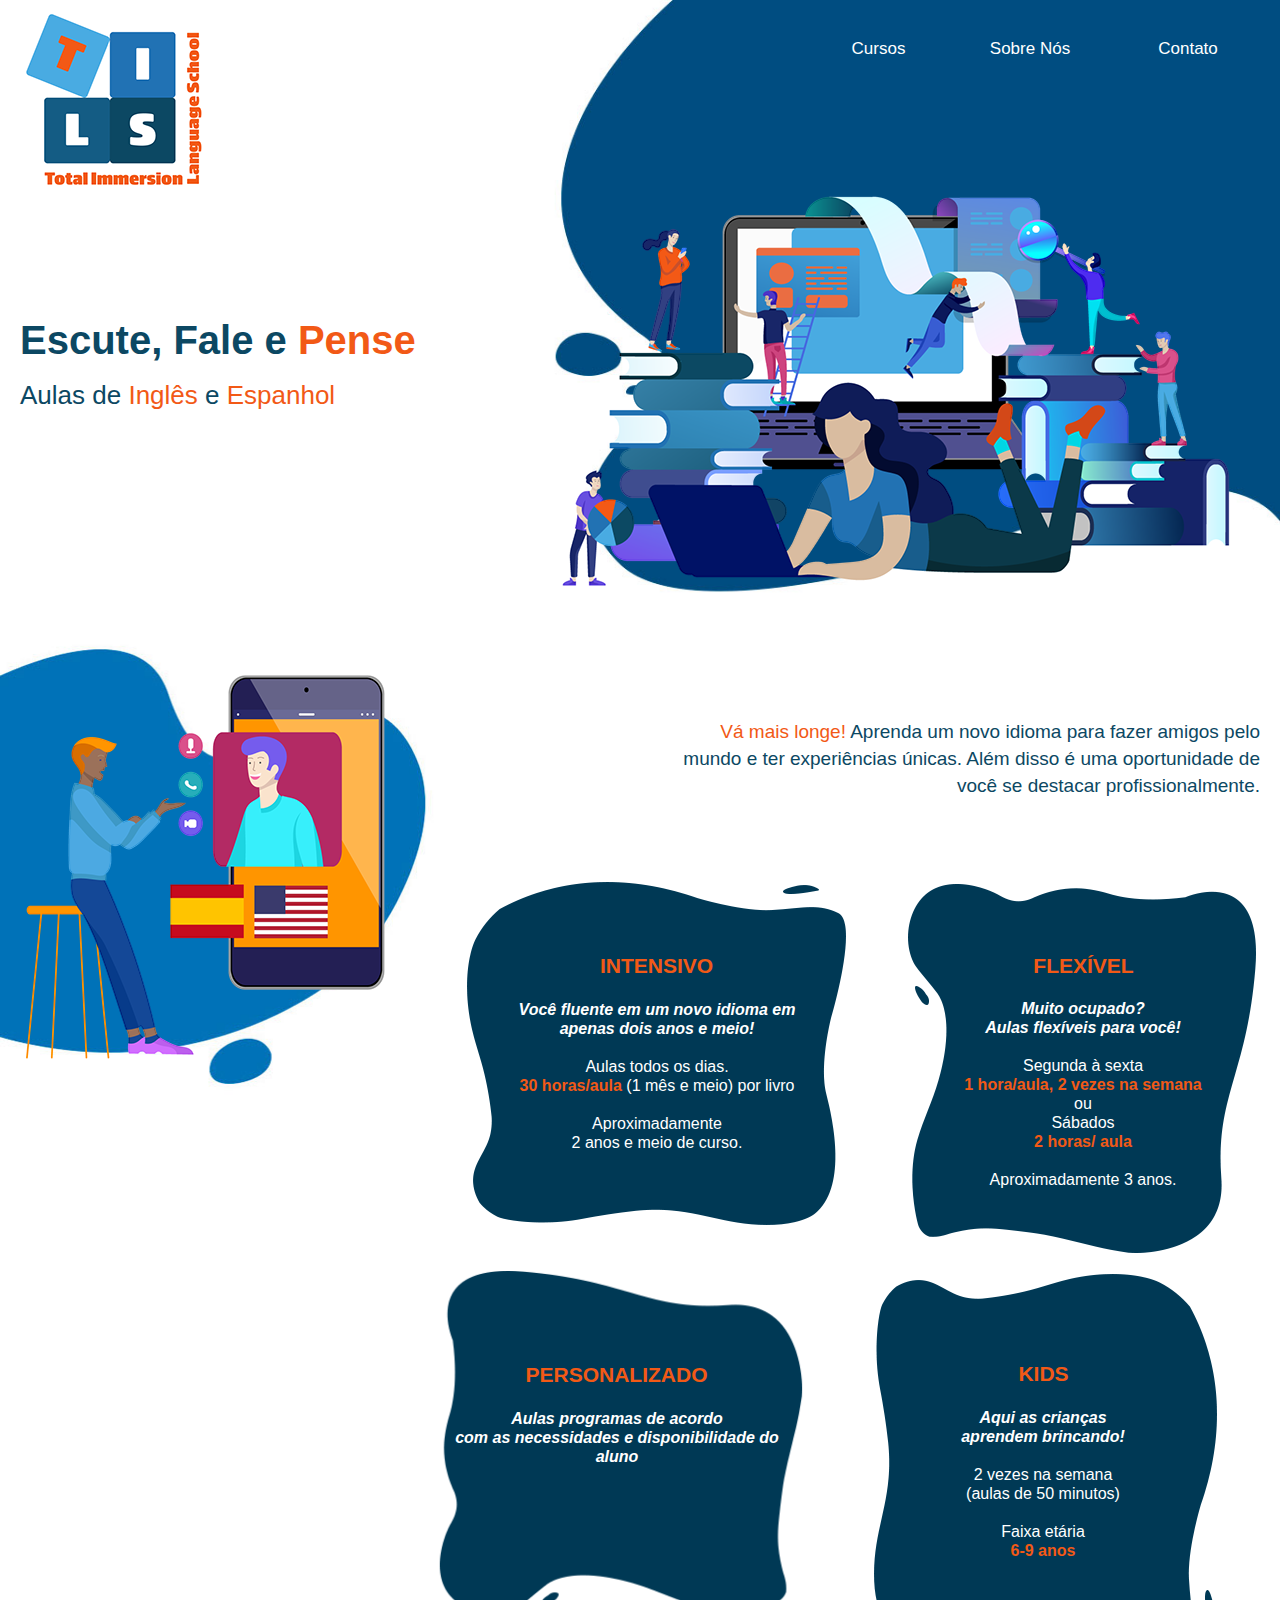
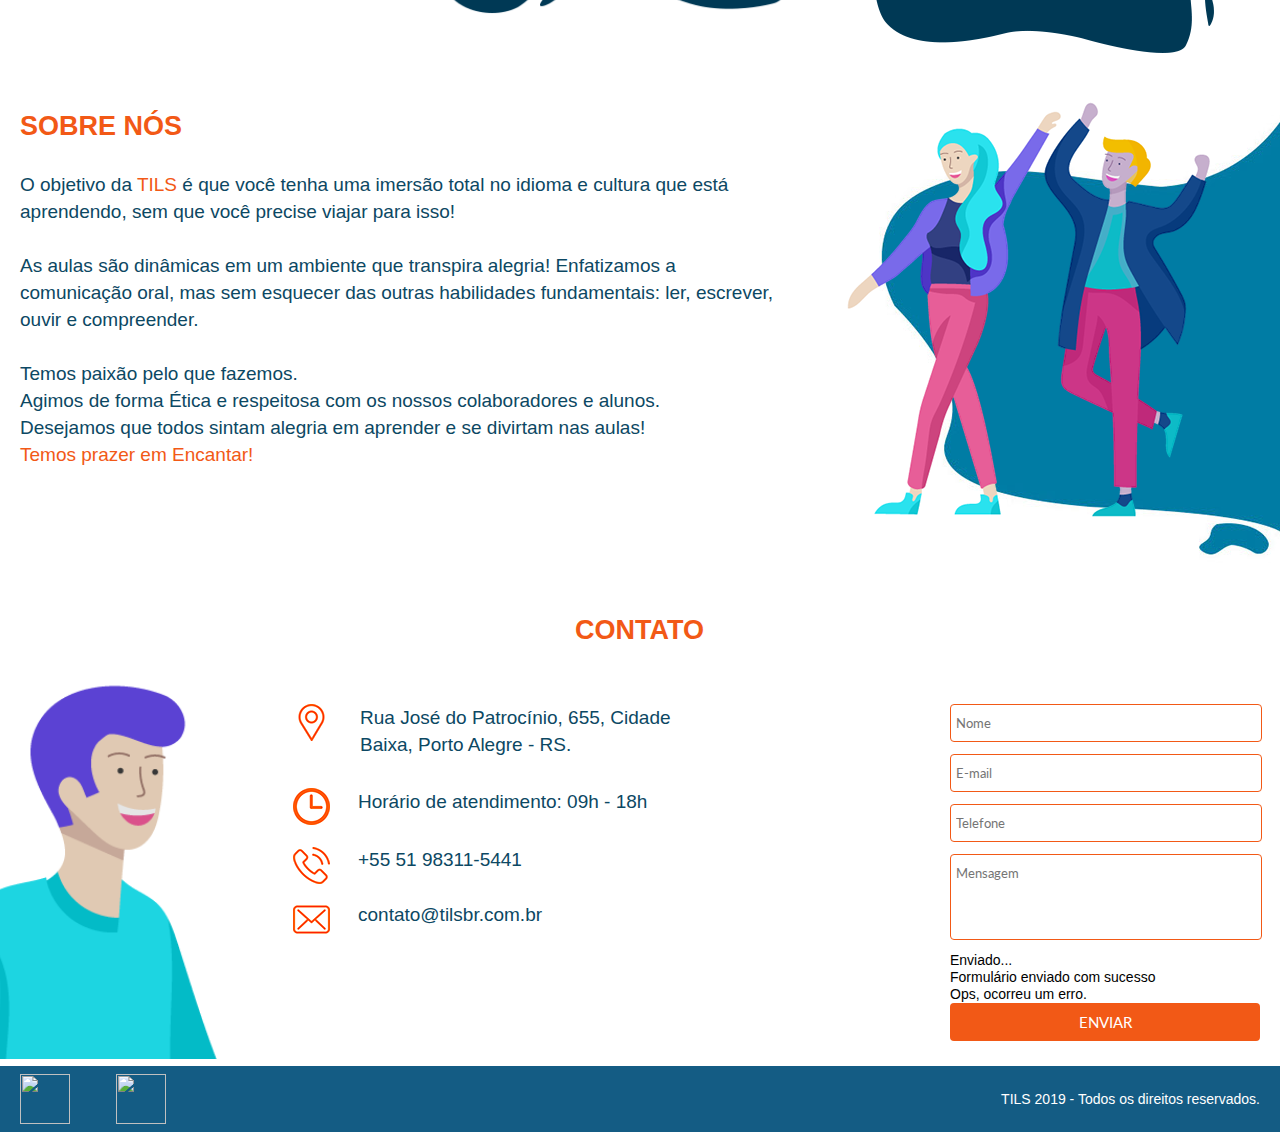
==== commit 88e2572a: "fix js 4" ====
--- a/index.html
+++ b/index.html
@@ -608,27 +608,114 @@
    // Decide whether to suppress missing file error or not based on preference setting
 var suppressMissingFileError = false
 </script>
-  <script type="text/javascript">
-   window.Muse.assets.check=function(c){if(!window.Muse.assets.checked){window.Muse.assets.checked=!0;var b={},d=function(a,b){if(window.getComputedStyle){var c=window.getComputedStyle(a,null);return c&&c.getPropertyValue(b)||c&&c[b]||""}if(document.documentElement.currentStyle)return(c=a.currentStyle)&&c[b]||a.style&&a.style[b]||"";return""},a=function(a){if(a.match(/^rgb/))return a=a.replace(/\s+/g,"").match(/([\d\,]+)/gi)[0].split(","),(parseInt(a[0])<<16)+(parseInt(a[1])<<8)+parseInt(a[2]);if(a.match(/^\#/))return parseInt(a.substr(1),
-16);return 0},f=function(f){for(var g=document.getElementsByTagName("link"),j=0;j<g.length;j++)if("text/css"==g[j].type){var l=(g[j].href||"").match(/\/?css\/([\w\-]+\.css)\?crc=(\d+)/);if(!l||!l[1]||!l[2])break;b[l[1]]=l[2]}g=document.createElement("div");g.className="version";g.style.cssText="display:none; width:1px; height:1px;";document.getElementsByTagName("body")[0].appendChild(g);for(j=0;j<Muse.assets.required.length;){var l=Muse.assets.required[j],k=l.match(/([\w\-\.]+)\.(\w+)$/),i=k&&k[1]?
-k[1]:null,k=k&&k[2]?k[2]:null;switch(k.toLowerCase()){case "css":i=i.replace(/\W/gi,"_").replace(/^([^a-z])/gi,"_$1");g.className+=" "+i;i=a(d(g,"color"));k=a(d(g,"backgroundColor"));i!=0||k!=0?(Muse.assets.required.splice(j,1),"undefined"!=typeof b[l]&&(i!=b[l]>>>24||k!=(b[l]&16777215))&&Muse.assets.outOfDate.push(l)):j++;g.className="version";break;case "js":j++;break;default:throw Error("Unsupported file type: "+k);}}c?c().jquery!="1.8.3"&&Muse.assets.outOfDate.push("jquery-1.8.3.min"):Muse.assets.required.push("jquery-1.8.3.min.js");
-g.parentNode.removeChild(g);if(Muse.assets.outOfDate.length||Muse.assets.required.length)g="Alguns arquivos no servidor podem estar ausentes ou incorretos. Limpe o cache do navegador e tente novamente. Se o problema persistir, entre em contato com o autor do site.",f&&Muse.assets.outOfDate.length&&(g+="\nOut of date: "+Muse.assets.outOfDate.join(",")),f&&Muse.assets.required.length&&(g+="\nMissing: "+Muse.assets.required.join(",")),suppressMissingFileError?(g+="\nUse SuppressMissingFileError key in AppPrefs.xml to show missing file error pop up.",console.log(g)):alert(g)};location&&location.search&&location.search.match&&location.search.match(/muse_debug/gi)?
-setTimeout(function(){f(!0)},5E3):f()}};
-var muse_init=function(){require.config({baseUrl:""});require(["jquery","museutils","whatinput","jquery.musepolyfill.bgsize","jquery.musemenu","jquery.watch","webpro","musewpdisclosure","jquery.museresponsive"],function(c){var $ = c;$(document).ready(function(){try{
-window.Muse.assets.check($);/* body */
-Muse.Utils.transformMarkupToFixBrowserProblemsPreInit();/* body */
-Muse.Utils.prepHyperlinks(true);/* body */
-Muse.Utils.resizeHeight('.browser_width');/* resize height */
-Muse.Utils.requestAnimationFrame(function() { $('body').addClass('initialized'); });/* mark body as initialized */
-Muse.Utils.makeButtonsVisibleAfterSettingMinWidth();/* body */
-Muse.Utils.initWidget('.MenuBar', ['#bp_infinity', '#bp_640'], function(elem) { return $(elem).museMenu(); });/* unifiedNavBar */
-Muse.Utils.initWidget('#accordionu3405', ['#bp_640'], function(elem) { return new WebPro.Widget.Accordion(elem, {canCloseAll:true,defaultIndex:-1}); });/* #accordionu3405 */
-Muse.Utils.fullPage('#page');/* 100% height page */
-$( '.breakpoint' ).registerBreakpoint();/* Register breakpoints */
-Muse.Utils.transformMarkupToFixBrowserProblems();/* body */
-}catch(b){if(b&&"function"==typeof b.notify?b.notify():Muse.Assert.fail("Error calling selector function: "+b),false)throw b;}})})};
-
-</script>
+<script type="text/javascript">
+  window.Muse.assets.check=function(c){
+    if(!window.Muse.assets.checked){
+      window.Muse.assets.checked=!0;
+      var b={},
+          d=function(a,b){
+            if(window.getComputedStyle){
+              var c=window.getComputedStyle(a,null);
+              return c && c.getPropertyValue(b) || c && c[b] || ""
+            }
+            if(document.documentElement.currentStyle)
+              return (c=a.currentStyle) && c[b] || a.style && a.style[b] || "";
+            return ""
+          },
+          a=function(a){
+            if(a.match(/^rgb/))
+              return a=a.replace(/\s+/g,"").match(/([\d\,]+)/gi)[0].split(","),
+              (parseInt(a[0])<<16)+(parseInt(a[1])<<8)+parseInt(a[2]);
+            if(a.match(/^\#/))
+              return parseInt(a.substr(1),16);
+            return 0
+          },
+          f=function(f){
+            for(var g=document.getElementsByTagName("link"),j=0;j<g.length;j++)
+              if("text/css"==g[j].type){
+                var l=(g[j].href||"").match(/\/?css\/([\w\-]+\.css)\?crc=(\d+)/);
+                if(!l||!l[1]||!l[2])
+                  break;
+                b[l[1]]=l[2]
+              }
+            g=document.createElement("div");
+            g.className="version";
+            g.style.cssText="display:none; width:1px; height:1px;";
+            document.getElementsByTagName("body")[0].appendChild(g);
+            for(j=0;j<Muse.assets.required.length;){
+              var l=Muse.assets.required[j],
+                  k=l.match(/([\w\-\.]+)\.(\w+)$/),
+                  i=k && k[1] ? k[1] : null,
+                  k=k && k[2] ? k[2] : null;
+              if(!k){
+                console.warn("Arquivo sem extensão reconhecida: " + l);
+                j++;
+                continue;
+              }
+              switch((k || "").toLowerCase()){
+                case "css":
+                  i=i.replace(/\W/gi,"_").replace(/^([^a-z])/gi,"_$1");
+                  g.className+=" "+i;
+                  i=a(d(g,"color"));
+                  k=a(d(g,"backgroundColor"));
+                  i!=0 || k!=0 ? (Muse.assets.required.splice(j,1),
+                    "undefined" != typeof b[l] &&
+                    (i != b[l]>>>24 || k != (b[l] & 16777215)) &&
+                    Muse.assets.outOfDate.push(l))
+                    : j++;
+                  g.className="version";
+                  break;
+                case "js":
+                case "bgsize":
+                case "musemenu":
+                case "museresponsive":
+                case "webpro":
+                  j++;
+                  break;
+                default:
+                  throw Error("Unsupported file type: " + k);
+              }
+            }
+            c ? c().jquery!="1.8.3" && Muse.assets.outOfDate.push("jquery-1.8.3.min")
+              : Muse.assets.required.push("jquery-1.8.3.min.js");
+            g.parentNode.removeChild(g);
+            if(Muse.assets.outOfDate.length || Muse.assets.required.length)
+              g="Alguns arquivos no servidor podem estar ausentes ou incorretos. Limpe o cache do navegador e tente novamente. Se o problema persistir, entre em contato com o autor do site.",
+              f && Muse.assets.outOfDate.length && (g+="\nOut of date: "+Muse.assets.outOfDate.join(",")),
+              f && Muse.assets.required.length && (g+="\nMissing: "+Muse.assets.required.join(",")),
+              suppressMissingFileError ? (g+="\nUse SuppressMissingFileError key in AppPrefs.xml to show missing file error pop up.",
+                console.log(g))
+              : alert(g)
+          };
+      location && location.search && location.search.match && location.search.match(/muse_debug/gi)?
+        setTimeout(function(){f(!0)},5E3):f()
+    }
+  };
+  var muse_init=function(){
+    require.config({baseUrl:""});
+    require(["jquery","museutils","whatinput","jquery.musepolyfill.bgsize","jquery.musemenu","jquery.watch","webpro","musewpdisclosure","jquery.museresponsive"], function(c){
+      var $ = c;
+      $(document).ready(function(){
+        try{
+          window.Muse.assets.check($);/* body */
+          Muse.Utils.transformMarkupToFixBrowserProblemsPreInit();/* body */
+          Muse.Utils.prepHyperlinks(true);/* body */
+          Muse.Utils.resizeHeight('.browser_width');/* resize height */
+          Muse.Utils.requestAnimationFrame(function(){ $('body').addClass('initialized'); });/* mark body as initialized */
+          Muse.Utils.makeButtonsVisibleAfterSettingMinWidth();/* body */
+          Muse.Utils.initWidget('.MenuBar', ['#bp_infinity', '#bp_640'], function(elem){ return $(elem).museMenu(); });/* unifiedNavBar */
+          Muse.Utils.initWidget('#accordionu3405', ['#bp_640'], function(elem){ return new WebPro.Widget.Accordion(elem, {canCloseAll:true,defaultIndex:-1}); });/* #accordionu3405 */
+          Muse.Utils.fullPage('#page');/* 100% height page */
+          $('.breakpoint').registerBreakpoint();/* Register breakpoints */
+          Muse.Utils.transformMarkupToFixBrowserProblems();/* body */
+        } catch(b){
+          if(b && "function"==typeof b.notify ? b.notify() : Muse.Assert.fail("Error calling selector function: "+b), false)
+            throw b;
+        }
+      });
+    });
+  };
+ </script>  
   <!-- RequireJS script -->
   <script src="./public_html/scripts/require.js" type="text/javascript" async data-main="./public_html/scripts/museconfig.js" onload="if (requirejs) requirejs.onError = function(requireType, requireModule) { if (requireType && requireType.toString && requireType.toString().indexOf && 0 <= requireType.toString().indexOf('#scripterror')) window.Muse.assets.check(); }" onerror="window.Muse.assets.check();"></script>
    </body>
